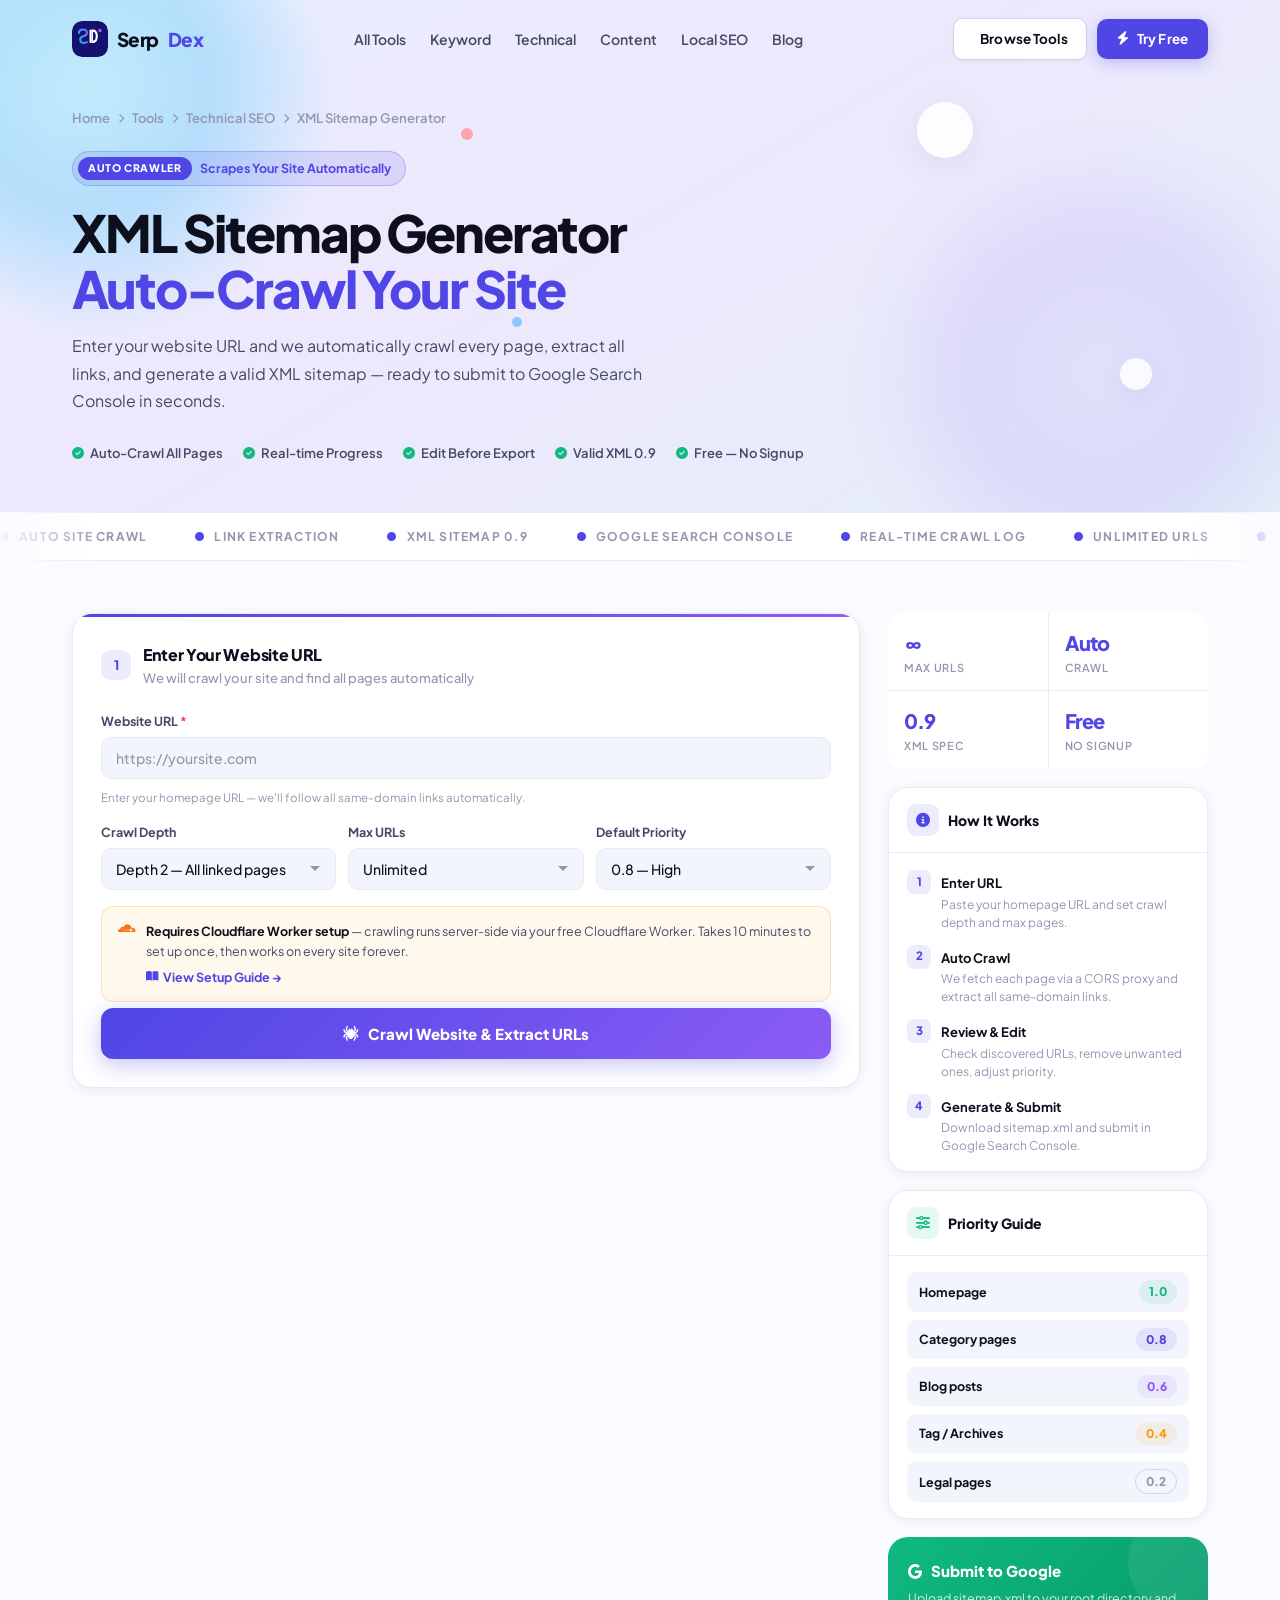
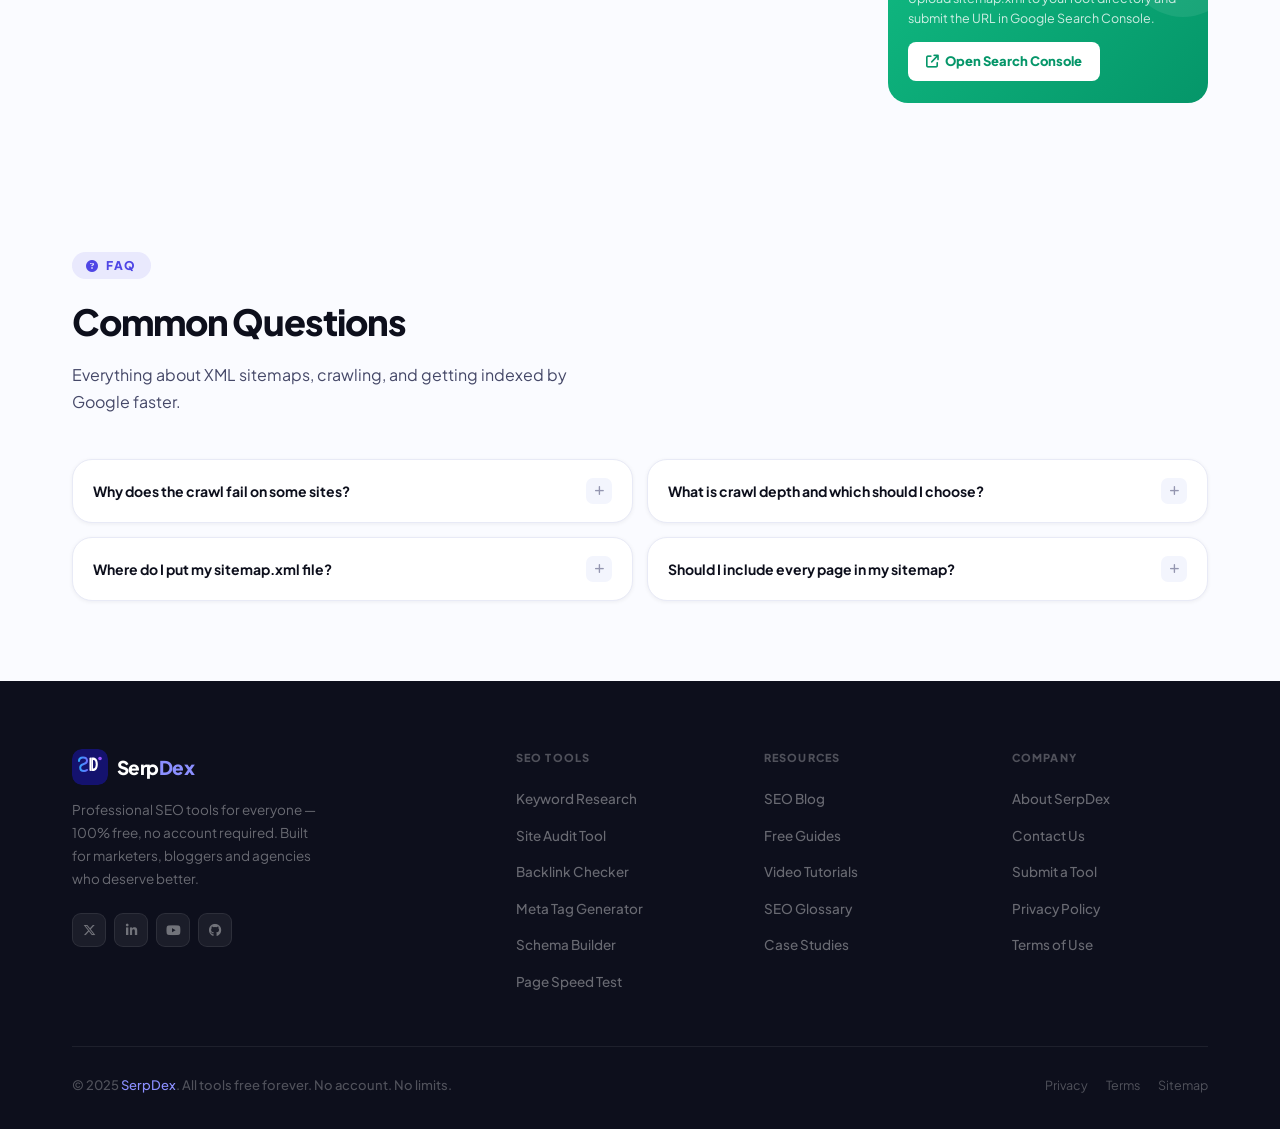
==== sitemap-generator.html @ f0b1d798 "Add files via upload" ====
<!DOCTYPE html>
<html lang="en">
<head>
  <meta charset="UTF-8" />
  <meta name="viewport" content="width=device-width, initial-scale=1.0" />
  <title>XML Sitemap Generator — Unlimited URLs | SerpDex</title>
  <meta name="description" content="Automatically crawl your website and generate a valid XML sitemap. Enter your URL, we extract all links and build sitemap.xml instantly. Free tool by SerpDex." />
  <link rel="preconnect" href="https://fonts.googleapis.com" />
  <link rel="preconnect" href="https://fonts.gstatic.com" crossorigin />
  <link href="https://fonts.googleapis.com/css2?family=Inter:wght@300;400;500;600;700;800;900&family=Plus+Jakarta+Sans:ital,wght@0,300;0,400;0,500;0,600;0,700;0,800;1,400&display=swap" rel="stylesheet" />
  <link rel="stylesheet" href="https://cdnjs.cloudflare.com/ajax/libs/font-awesome/6.5.0/css/all.min.css" />
  <link rel="stylesheet" href="shared.css" />
<style>
:root{
  --page:#FAFBFF;--white:#FFFFFF;--chip:#F3F5FD;
  --line:#E8EAF6;--line-m:#D0D4EE;
  --ink:#0D0F1C;--ink-2:#454868;--ink-3:#9496B0;
  --indigo:#4F46E5;--indigo-h:#4338CA;
  --indigo-10:rgba(79,70,229,.10);--indigo-18:rgba(79,70,229,.18);
  --emerald:#10B981;--amber:#F59E0B;--rose:#F43F5E;--violet:#8B5CF6;
  --sans:'Plus Jakarta Sans',sans-serif;--mono:'Inter',monospace;
  --sh-xs:0 1px 4px rgba(13,15,28,.06);--sh-sm:0 2px 12px rgba(13,15,28,.07);
  --sh-md:0 8px 32px rgba(13,15,28,.09);--sh-lg:0 20px 56px rgba(13,15,28,.12);
  --r:14px;--r2:20px;
}
*,*::before,*::after{box-sizing:border-box;margin:0;padding:0;}
html{scroll-behavior:smooth;}
body{font-family:var(--sans);background:var(--page);color:var(--ink);-webkit-font-smoothing:antialiased;overflow-x:hidden;line-height:1.6;}
a{text-decoration:none;color:inherit;}
ul{list-style:none;}
::selection{background:var(--indigo-18);color:var(--indigo);}
::-webkit-scrollbar{width:5px;}::-webkit-scrollbar-track{background:var(--page);}::-webkit-scrollbar-thumb{background:var(--line-m);border-radius:99px;}
.wrap{max-width:1200px;margin:0 auto;padding:0 32px;}

/* NAV */
.nav{position:fixed;top:0;left:0;right:0;z-index:900;padding:18px 0;transition:all .35s;}
.nav.stuck{background:rgba(250,251,255,.94);backdrop-filter:blur(20px);border-bottom:1px solid var(--line);padding:12px 0;box-shadow:var(--sh-xs);}
.nav-row{display:flex;align-items:center;justify-content:space-between;gap:20px;}
.logo{display:flex;align-items:center;gap:9px;font-size:19px;font-weight:800;letter-spacing:-.03em;color:var(--ink);}
.logo-mark{width:36px;height:36px;border-radius:10px;background:transparent;display:flex;align-items:center;justify-content:center;overflow:hidden;}
.logo .dot{color:var(--indigo);}
.nav-links{display:flex;align-items:center;gap:24px;}
.nav-links a{font-size:14px;font-weight:600;color:var(--ink-2);transition:color .2s;}
.nav-links a:hover{color:var(--ink);}
.nav-right{display:flex;align-items:center;gap:10px;}
.btn{display:inline-flex;align-items:center;gap:8px;font-family:var(--sans);font-size:14px;font-weight:700;padding:11px 22px;border-radius:10px;border:none;cursor:pointer;transition:all .22s;white-space:nowrap;}
.btn-indigo{background:var(--indigo);color:#fff;box-shadow:0 4px 16px rgba(79,70,229,.28);}
.btn-indigo:hover{background:var(--indigo-h);transform:translateY(-2px);}
.btn-white{background:var(--white);color:var(--ink);border:1.5px solid var(--line-m);}
.btn-white:hover{border-color:var(--indigo);color:var(--indigo);}
@media(max-width:640px){.nav-links,.nav-right .btn-white{display:none;}}

/* HERO */
.tool-hero{padding:108px 0 48px;position:relative;overflow:hidden;background:linear-gradient(150deg,#E8F0FE 0%,#EEE8FD 40%,#E4EEF8 100%);}
.tool-hero::before{content:'';position:absolute;top:-80px;left:-80px;width:420px;height:420px;background:radial-gradient(circle at 40% 40%,#67E8F9,#38BDF8 35%,transparent 70%);opacity:.3;border-radius:50%;filter:blur(10px);}
.tool-hero::after{content:'';position:absolute;bottom:-100px;right:-60px;width:480px;height:480px;background:radial-gradient(circle,#C4B5FD,#A78BFA 40%,transparent 70%);opacity:.18;border-radius:50%;filter:blur(20px);}
.deco{position:absolute;pointer-events:none;z-index:1;border-radius:50%;}
.dc1{width:56px;height:56px;top:20%;right:24%;background:rgba(255,255,255,.9);}
.dc2{width:32px;height:32px;top:70%;right:10%;background:rgba(255,255,255,.85);}
.dd1{width:12px;height:12px;top:25%;left:36%;background:#FDA4AF;}
.dd2{width:10px;height:10px;top:62%;left:40%;background:#93C5FD;}
.th-inner{position:relative;z-index:5;}
.breadcrumb{display:flex;align-items:center;gap:8px;font-size:13px;font-weight:600;color:var(--ink-3);margin-bottom:22px;}
.breadcrumb a{color:var(--ink-3);transition:color .2s;}.breadcrumb a:hover{color:var(--indigo);}
.breadcrumb i{font-size:10px;}
.th-badge{display:inline-flex;align-items:center;gap:8px;background:rgba(79,70,229,.12);border:1.5px solid rgba(79,70,229,.25);border-radius:100px;padding:5px 14px 5px 5px;margin-bottom:18px;}
.th-badge .badge-chip{background:var(--indigo);color:#fff;font-size:10.5px;font-weight:800;letter-spacing:.06em;text-transform:uppercase;padding:3px 10px;border-radius:100px;}
.th-badge p{font-size:12.5px;font-weight:700;color:var(--indigo);}
.th-h1{font-size:clamp(32px,4vw,52px);font-weight:900;line-height:1.1;letter-spacing:-.04em;margin-bottom:16px;}
.th-h1 .ac{color:var(--indigo);}
.th-p{font-size:16px;color:var(--ink-2);line-height:1.72;max-width:580px;margin-bottom:28px;}
.th-meta{display:flex;align-items:center;gap:20px;flex-wrap:wrap;}
.th-meta-item{display:flex;align-items:center;gap:6px;font-size:13px;font-weight:600;color:var(--ink-2);}
.th-meta-item i{color:var(--emerald);font-size:12px;}

/* MARQUEE */
.mq{padding:14px 0;border-top:1px solid var(--line);border-bottom:1px solid var(--line);background:var(--white);overflow:hidden;mask-image:linear-gradient(90deg,transparent,black 8%,black 92%,transparent);}
.mq-t{display:flex;gap:48px;width:max-content;animation:mqr 24s linear infinite;}
@keyframes mqr{from{transform:translateX(0);}to{transform:translateX(-50%);}}
.mq-i{display:flex;align-items:center;gap:9px;font-size:12px;font-weight:700;color:var(--ink-3);text-transform:uppercase;letter-spacing:.1em;white-space:nowrap;}
.mq-i i{color:var(--indigo);font-size:9px;}

/* TOOL LAYOUT */
.tool-section{padding:52px 0 80px;}
.tool-layout{display:grid;grid-template-columns:1fr 320px;gap:28px;align-items:start;}
.tool-sidebar{position:sticky;top:90px;align-self:start;display:flex;flex-direction:column;gap:18px;}

/* STEP CARD */
.step-card{background:var(--white);border:1.5px solid var(--line);border-radius:var(--r2);padding:28px;box-shadow:var(--sh-sm);margin-bottom:20px;position:relative;overflow:hidden;}
.step-card::before{content:'';position:absolute;top:0;left:0;right:0;height:3px;background:linear-gradient(90deg,var(--indigo),var(--violet));}
.step-header{display:flex;align-items:center;gap:12px;margin-bottom:22px;}
.step-num{width:30px;height:30px;border-radius:9px;background:var(--indigo-10);color:var(--indigo);font-size:13px;font-weight:800;display:flex;align-items:center;justify-content:center;flex-shrink:0;}
.step-title{font-size:16px;font-weight:800;color:var(--ink);letter-spacing:-.02em;}
.step-sub{font-size:13px;color:var(--ink-3);font-weight:500;margin-top:1px;}

/* FORM */
.form-group{display:flex;flex-direction:column;gap:6px;margin-bottom:14px;}
.form-label{font-size:12.5px;font-weight:700;color:var(--ink-2);}
.form-label span{color:var(--rose);}
.form-input,.form-select{font-family:var(--sans);font-size:14px;font-weight:500;color:var(--ink);background:var(--chip);border:1.5px solid var(--line);border-radius:10px;padding:11px 14px;outline:none;transition:all .2s;width:100%;}
.form-input:focus,.form-select:focus{border-color:var(--indigo);background:var(--white);box-shadow:0 0 0 3px var(--indigo-10);}
.form-input::placeholder{color:var(--ink-3);}
.form-select{cursor:pointer;-webkit-appearance:none;background-image:url("data:image/svg+xml,%3Csvg xmlns='http://www.w3.org/2000/svg' width='12' height='12' viewBox='0 0 12 12'%3E%3Cpath fill='%239496B0' d='M6 8L1 3h10z'/%3E%3C/svg%3E");background-repeat:no-repeat;background-position:right 14px center;padding-right:36px;}
.form-hint{font-size:11.5px;color:var(--ink-3);margin-top:4px;}
.options-grid{display:grid;grid-template-columns:1fr 1fr 1fr;gap:12px;margin-top:4px;}
@media(max-width:600px){.options-grid{grid-template-columns:1fr 1fr;}}

/* CRAWL BUTTON */
.btn-crawl{background:linear-gradient(135deg,var(--indigo),var(--violet));color:#fff;font-family:var(--sans);font-size:15px;font-weight:800;padding:16px 36px;border-radius:12px;border:none;cursor:pointer;box-shadow:0 6px 22px rgba(79,70,229,.32);transition:all .22s;display:flex;align-items:center;gap:10px;width:100%;justify-content:center;margin-top:6px;}
.btn-crawl:hover{transform:translateY(-2px);box-shadow:0 10px 32px rgba(79,70,229,.42);}
.btn-crawl:disabled{opacity:.6;cursor:not-allowed;transform:none;}

/* PROGRESS PANEL */
.progress-panel{background:var(--white);border:1.5px solid var(--line);border-radius:var(--r2);padding:24px;box-shadow:var(--sh-sm);margin-bottom:20px;display:none;}
.progress-panel.show{display:block;}
.progress-header{display:flex;align-items:center;justify-content:space-between;margin-bottom:16px;}
.progress-title{font-size:15px;font-weight:800;color:var(--ink);}
.progress-status{font-size:12.5px;font-weight:600;padding:4px 12px;border-radius:100px;}
.ps-crawling{background:rgba(79,70,229,.1);color:var(--indigo);}
.ps-done{background:rgba(16,185,129,.1);color:var(--emerald);}
.ps-error{background:rgba(244,63,94,.1);color:var(--rose);}
.progress-bar-wrap{background:var(--chip);border-radius:100px;height:8px;margin-bottom:14px;overflow:hidden;}
.progress-bar{height:8px;border-radius:100px;background:linear-gradient(90deg,var(--indigo),var(--violet));width:0%;transition:width .4s ease;}
.progress-stats{display:flex;gap:20px;margin-bottom:16px;flex-wrap:wrap;}
.pstat{font-size:13px;font-weight:600;color:var(--ink-2);}
.pstat strong{color:var(--ink);font-weight:800;}
.progress-log{background:var(--chip);border-radius:var(--r);padding:14px 16px;max-height:200px;overflow-y:auto;font-family:var(--mono);font-size:12px;color:var(--ink-2);line-height:1.8;}
.log-line{display:flex;align-items:flex-start;gap:8px;}
.log-ok{color:var(--emerald);}
.log-skip{color:var(--ink-3);}
.log-err{color:var(--rose);}
.log-info{color:var(--indigo);}

/* URL RESULTS TABLE */
.results-card{background:var(--white);border:1.5px solid var(--line);border-radius:var(--r2);overflow:hidden;box-shadow:var(--sh-sm);margin-bottom:20px;display:none;}
.results-card.show{display:block;}
.results-header{display:flex;align-items:center;justify-content:space-between;padding:16px 20px;border-bottom:1.5px solid var(--line);background:var(--chip);flex-wrap:wrap;gap:10px;}
.results-header-left{display:flex;align-items:center;gap:10px;}
.results-title{font-size:14px;font-weight:800;color:var(--ink);}
.results-badge{background:var(--emerald);color:#fff;font-size:11px;font-weight:800;padding:3px 10px;border-radius:100px;}
.results-actions{display:flex;align-items:center;gap:8px;flex-wrap:wrap;}
.btn-sm{font-family:var(--sans);font-size:12.5px;font-weight:700;padding:7px 14px;border-radius:8px;border:none;cursor:pointer;transition:all .2s;display:inline-flex;align-items:center;gap:6px;}
.btn-sm-outline{background:var(--white);color:var(--ink-2);border:1.5px solid var(--line-m);}
.btn-sm-outline:hover{border-color:var(--indigo);color:var(--indigo);}
.btn-sm-danger{background:rgba(244,63,94,.08);color:var(--rose);border:1.5px solid rgba(244,63,94,.2);}
.btn-sm-danger:hover{background:var(--rose);color:#fff;}
.btn-sm-green{background:var(--emerald);color:#fff;}
.btn-sm-green:hover{background:#0da271;}

/* url list table */
.url-table-wrap{max-height:380px;overflow-y:auto;}
.url-table{width:100%;border-collapse:collapse;}
.url-table th{padding:10px 14px;font-size:11.5px;font-weight:800;color:var(--ink-3);text-transform:uppercase;letter-spacing:.06em;text-align:left;background:var(--chip);border-bottom:1.5px solid var(--line);position:sticky;top:0;z-index:2;}
.url-table td{padding:9px 14px;font-size:13px;border-bottom:1px solid var(--line);vertical-align:middle;}
.url-table tr:last-child td{border-bottom:none;}
.url-table tr:hover td{background:rgba(79,70,229,.02);}
.url-table td:first-child{font-family:var(--mono);font-size:12px;color:var(--ink-2);word-break:break-all;}
.url-table select{font-family:var(--sans);font-size:12.5px;font-weight:600;color:var(--ink);background:var(--chip);border:1px solid var(--line);border-radius:7px;padding:5px 24px 5px 9px;cursor:pointer;-webkit-appearance:none;background-image:url("data:image/svg+xml,%3Csvg xmlns='http://www.w3.org/2000/svg' width='10' height='10' viewBox='0 0 12 12'%3E%3Cpath fill='%239496B0' d='M6 8L1 3h10z'/%3E%3C/svg%3E");background-repeat:no-repeat;background-position:right 7px center;}
.url-table select:focus{outline:none;border-color:var(--indigo);}
.url-chk{accent-color:var(--indigo);width:15px;height:15px;cursor:pointer;}
.url-del{background:none;border:none;color:var(--ink-3);cursor:pointer;font-size:13px;padding:4px 8px;border-radius:6px;transition:all .2s;}
.url-del:hover{background:rgba(244,63,94,.1);color:var(--rose);}

/* GENERATE */
.gen-row{display:flex;align-items:center;gap:12px;flex-wrap:wrap;}
.btn-generate{background:var(--indigo);color:#fff;font-family:var(--sans);font-size:15px;font-weight:800;padding:15px 34px;border-radius:12px;border:none;cursor:pointer;box-shadow:0 6px 22px rgba(79,70,229,.32);transition:all .22s;display:flex;align-items:center;gap:9px;}
.btn-generate:hover{background:var(--indigo-h);transform:translateY(-2px);}
.btn-generate:disabled{opacity:.6;cursor:not-allowed;transform:none;}
.btn-reset-sm{background:var(--white);color:var(--ink-2);font-family:var(--sans);font-size:14px;font-weight:700;padding:13px 22px;border-radius:12px;border:1.5px solid var(--line-m);cursor:pointer;transition:all .2s;display:flex;align-items:center;gap:7px;}
.btn-reset-sm:hover{border-color:var(--rose);color:var(--rose);}
@keyframes spin{to{transform:rotate(360deg);}}
.spinner{width:18px;height:18px;border-radius:50%;border:2.5px solid rgba(255,255,255,.3);border-top-color:#fff;animation:spin .7s linear infinite;display:none;}

/* OUTPUT */
.output-card{background:var(--white);border:1.5px solid var(--line);border-radius:var(--r2);overflow:hidden;box-shadow:var(--sh-md);display:none;margin-top:0;}
.output-card.show{display:block;}
.output-header{display:flex;align-items:center;justify-content:space-between;padding:16px 20px;background:var(--chip);border-bottom:1.5px solid var(--line);gap:10px;flex-wrap:wrap;}
.output-header-left{display:flex;align-items:center;gap:10px;}
.output-dots{display:flex;gap:5px;}
.output-dot{width:9px;height:9px;border-radius:50%;}
.output-dot:nth-child(1){background:#FF5F57;}.output-dot:nth-child(2){background:#FFBD2E;}.output-dot:nth-child(3){background:#28CA41;}
.output-fname{font-size:13px;font-weight:700;color:var(--ink-2);}
.xml-tag-badge{font-size:11px;font-weight:800;padding:2px 9px;border-radius:100px;background:var(--emerald);color:#fff;text-transform:uppercase;letter-spacing:.05em;}
.output-actions{display:flex;align-items:center;gap:8px;}
.btn-copy,.btn-dl{font-family:var(--sans);font-size:12.5px;font-weight:700;padding:7px 14px;border-radius:8px;border:none;cursor:pointer;transition:all .2s;display:inline-flex;align-items:center;gap:6px;}
.btn-copy{background:var(--white);color:var(--ink-2);border:1.5px solid var(--line-m);}
.btn-copy:hover{border-color:var(--indigo);color:var(--indigo);}
.btn-dl{background:var(--emerald);color:#fff;}
.btn-dl:hover{background:#0da271;}
.output-stats-bar{display:flex;gap:18px;padding:12px 20px;background:rgba(16,185,129,.05);border-bottom:1px solid rgba(16,185,129,.12);flex-wrap:wrap;}
.ostat{font-size:12.5px;font-weight:700;color:var(--ink-2);}
.ostat strong{color:var(--emerald);font-weight:900;}
.output-code{padding:22px;font-family:var(--mono);font-size:11.5px;line-height:1.78;color:#2D3561;background:#FAFBFF;white-space:pre-wrap;word-break:break-all;max-height:460px;overflow-y:auto;}
.xml-tag{color:#4F46E5;}.xml-attr{color:#0EA5E9;}.xml-val{color:#10B981;}.xml-cmt{color:#9496B0;font-style:italic;}

/* SIDEBAR */
.side-card{background:var(--white);border:1.5px solid var(--line);border-radius:var(--r2);overflow:hidden;box-shadow:var(--sh-sm);}
.side-card-head{padding:16px 18px;border-bottom:1.5px solid var(--line);display:flex;align-items:center;gap:9px;}
.sc-icon{width:32px;height:32px;border-radius:9px;display:flex;align-items:center;justify-content:center;font-size:14px;flex-shrink:0;}
.side-card-head h4{font-size:14px;font-weight:800;color:var(--ink);}
.side-card-body{padding:16px 18px;}
.side-stats{display:grid;grid-template-columns:1fr 1fr;gap:1px;background:var(--line);border-radius:var(--r);overflow:hidden;margin-bottom:0;}
.side-stat{background:var(--white);padding:14px 16px;}
.side-stat .sv{font-size:20px;font-weight:900;color:var(--indigo);letter-spacing:-.04em;}
.side-stat .sl{font-size:11px;font-weight:600;color:var(--ink-3);text-transform:uppercase;letter-spacing:.06em;}
.how-steps{display:flex;flex-direction:column;gap:12px;}
.how-step{display:flex;align-items:flex-start;gap:10px;}
.how-num{width:24px;height:24px;border-radius:7px;background:var(--indigo-10);color:var(--indigo);font-size:11.5px;font-weight:900;display:flex;align-items:center;justify-content:center;flex-shrink:0;margin-top:1px;}
.how-text strong{font-size:13px;font-weight:700;color:var(--ink);}
.how-text p{font-size:12px;color:var(--ink-3);margin-top:1px;line-height:1.5;}
.feat-card{background:linear-gradient(135deg,#10B981,#059669);border-radius:var(--r2);padding:22px 20px;color:#fff;position:relative;overflow:hidden;}
.feat-card::before{content:'';position:absolute;top:-30px;right:-30px;width:110px;height:110px;border-radius:50%;background:rgba(255,255,255,.08);}
.feat-card h4{font-size:15px;font-weight:800;margin-bottom:6px;position:relative;z-index:1;}
.feat-card p{font-size:12.5px;opacity:.8;line-height:1.55;margin-bottom:14px;position:relative;z-index:1;}
.btn-feat{background:#fff;color:#059669;font-family:var(--sans);font-size:13px;font-weight:800;padding:9px 18px;border-radius:8px;border:none;cursor:pointer;display:inline-flex;align-items:center;gap:6px;position:relative;z-index:1;transition:all .22s;}
.btn-feat:hover{transform:translateY(-1px);box-shadow:0 6px 18px rgba(0,0,0,.15);}

/* warning box */
.warn-box{background:rgba(245,158,11,.07);border:1.5px solid rgba(245,158,11,.25);border-radius:12px;padding:14px 16px;display:flex;gap:10px;align-items:flex-start;}
.warn-icon{color:var(--amber);font-size:14px;flex-shrink:0;margin-top:1px;}
.warn-text{font-size:12.5px;color:var(--ink-2);line-height:1.6;}
.warn-text strong{color:var(--ink);font-weight:700;}

/* FAQ */
.faq-section{padding:68px 0 80px;}
.sec-label{display:inline-flex;align-items:center;gap:7px;font-size:12px;font-weight:800;color:var(--indigo);text-transform:uppercase;letter-spacing:.12em;background:var(--indigo-10);padding:4px 14px;border-radius:100px;margin-bottom:14px;}
.sec-h2{font-size:clamp(26px,3vw,36px);font-weight:800;color:var(--ink);letter-spacing:-.03em;margin-bottom:10px;}
.sec-p{font-size:16px;color:var(--ink-2);max-width:540px;line-height:1.7;}
.faq-grid{display:grid;grid-template-columns:1fr 1fr;gap:14px;margin-top:44px;}
.faq-item{background:var(--white);border:1.5px solid var(--line);border-radius:var(--r2);overflow:hidden;box-shadow:var(--sh-xs);cursor:pointer;}
.faq-item:hover{box-shadow:var(--sh-sm);}
.faq-q{display:flex;align-items:center;justify-content:space-between;gap:12px;padding:18px 20px;}
.faq-q h4{font-size:14px;font-weight:700;color:var(--ink);line-height:1.4;}
.faq-toggle{width:26px;height:26px;border-radius:7px;background:var(--chip);color:var(--ink-3);font-size:11px;display:flex;align-items:center;justify-content:center;flex-shrink:0;transition:all .2s;}
.faq-item.open .faq-toggle{background:var(--indigo);color:#fff;transform:rotate(45deg);}
.faq-a{display:none;padding:14px 20px 18px;font-size:13.5px;color:var(--ink-2);line-height:1.72;border-top:1px solid var(--line);}
.faq-item.open .faq-a{display:block;}

/* FOOTER */
.footer{background:#0D0F1C;padding:68px 0 34px;}
.fg{display:grid;grid-template-columns:2fr 1fr 1fr 1fr;gap:52px;margin-bottom:52px;}
.fb-logo{display:flex;align-items:center;gap:9px;color:#fff;margin-bottom:14px;}
.fb-logo .logo-mark{background:transparent;}
.fb-logo .dot{color:#8B8FFF;}
.fb-logo>span{font-size:19px;font-weight:800;letter-spacing:-.03em;}
.fb-desc{font-size:13.5px;color:rgba(255,255,255,.38);line-height:1.7;max-width:250px;}
.fb-soc{display:flex;gap:8px;margin-top:22px;}
.fb-soc-btn{width:34px;height:34px;border-radius:9px;background:rgba(255,255,255,.06);border:1px solid rgba(255,255,255,.08);display:flex;align-items:center;justify-content:center;color:rgba(255,255,255,.38);font-size:13px;cursor:pointer;transition:all .2s;}
.fb-soc-btn:hover{background:var(--indigo);border-color:var(--indigo);color:#fff;}
.fcol h5{font-size:11px;font-weight:800;color:rgba(255,255,255,.28);text-transform:uppercase;letter-spacing:.1em;margin-bottom:18px;}
.fcol ul{display:flex;flex-direction:column;gap:11px;}
.fcol ul li a{font-size:13.5px;color:rgba(255,255,255,.38);transition:color .2s;}
.fcol ul li a:hover{color:rgba(255,255,255,.8);}
.fbot{border-top:1px solid rgba(255,255,255,.07);padding-top:28px;display:flex;align-items:center;justify-content:space-between;flex-wrap:wrap;gap:12px;}
.fbot p{font-size:13px;color:rgba(255,255,255,.28);}
.fbot p span{color:#8B8FFF;}
.fbot-links{display:flex;gap:18px;}
.fbot-links a{font-size:12.5px;color:rgba(255,255,255,.28);transition:color .2s;}
.fbot-links a:hover{color:rgba(255,255,255,.6);}

/* TOAST */
.toast{position:fixed;bottom:28px;right:28px;z-index:9999;background:var(--ink);color:#fff;padding:12px 20px;border-radius:10px;font-size:13.5px;font-weight:700;display:flex;align-items:center;gap:9px;box-shadow:var(--sh-lg);transform:translateY(20px);opacity:0;transition:all .3s;pointer-events:none;}
.toast.show{transform:none;opacity:1;}
.toast i{color:var(--emerald);}

/* RESPONSIVE */
@media(max-width:1100px){.tool-layout{grid-template-columns:1fr;}.tool-sidebar{position:static;}.faq-grid{grid-template-columns:1fr;}.fg{grid-template-columns:1fr 1fr;gap:36px;}}
@media(max-width:760px){.fg{grid-template-columns:1fr;gap:28px;}.gen-row{flex-direction:column;align-items:stretch;}.btn-generate,.btn-reset-sm{justify-content:center;}}
</style>
</head>
<body>

<!-- ░░ HEADER ░░ -->
<div id="site-header"></div>

<!-- HERO -->
<section class="tool-hero">
  <div class="deco dc1"></div><div class="deco dc2"></div>
  <div class="deco dd1"></div><div class="deco dd2"></div>
  <div class="wrap th-inner">
    <div class="breadcrumb">
      <a href="index.html">Home</a><i class="fa-solid fa-chevron-right"></i>
      <a href="index.html#tools">Tools</a><i class="fa-solid fa-chevron-right"></i>
      <a href="#">Technical SEO</a><i class="fa-solid fa-chevron-right"></i>
      <span>XML Sitemap Generator</span>
    </div>
    <div class="th-badge"><span class="badge-chip">Auto Crawler</span><p>Scrapes Your Site Automatically</p></div>
    <h1 class="th-h1">XML Sitemap Generator<br><span class="ac">Auto-Crawl Your Site</span></h1>
    <p class="th-p">Enter your website URL and we automatically crawl every page, extract all links, and generate a valid XML sitemap — ready to submit to Google Search Console in seconds.</p>
    <div class="th-meta">
      <div class="th-meta-item"><i class="fa-solid fa-check-circle"></i> Auto-Crawl All Pages</div>
      <div class="th-meta-item"><i class="fa-solid fa-check-circle"></i> Real-time Progress</div>
      <div class="th-meta-item"><i class="fa-solid fa-check-circle"></i> Edit Before Export</div>
      <div class="th-meta-item"><i class="fa-solid fa-check-circle"></i> Valid XML 0.9</div>
      <div class="th-meta-item"><i class="fa-solid fa-check-circle"></i> Free — No Signup</div>
    </div>
  </div>
</section>

<!-- MARQUEE -->
<div class="mq">
  <div class="mq-t">
    <span class="mq-i"><i class="fa-solid fa-circle"></i> Auto Site Crawl</span>
    <span class="mq-i"><i class="fa-solid fa-circle"></i> Link Extraction</span>
    <span class="mq-i"><i class="fa-solid fa-circle"></i> XML Sitemap 0.9</span>
    <span class="mq-i"><i class="fa-solid fa-circle"></i> Google Search Console</span>
    <span class="mq-i"><i class="fa-solid fa-circle"></i> Real-time Crawl Log</span>
    <span class="mq-i"><i class="fa-solid fa-circle"></i> Unlimited URLs</span>
    <span class="mq-i"><i class="fa-solid fa-circle"></i> sitemap.xml Download</span>
    <span class="mq-i"><i class="fa-solid fa-circle"></i> Bing Webmaster Tools</span>
    <span class="mq-i"><i class="fa-solid fa-circle"></i> Technical SEO</span>
    <span class="mq-i"><i class="fa-solid fa-circle"></i> Auto Site Crawl</span>
    <span class="mq-i"><i class="fa-solid fa-circle"></i> Link Extraction</span>
    <span class="mq-i"><i class="fa-solid fa-circle"></i> XML Sitemap 0.9</span>
    <span class="mq-i"><i class="fa-solid fa-circle"></i> Google Search Console</span>
    <span class="mq-i"><i class="fa-solid fa-circle"></i> Real-time Crawl Log</span>
    <span class="mq-i"><i class="fa-solid fa-circle"></i> Unlimited URLs</span>
    <span class="mq-i"><i class="fa-solid fa-circle"></i> sitemap.xml Download</span>
    <span class="mq-i"><i class="fa-solid fa-circle"></i> Bing Webmaster Tools</span>
    <span class="mq-i"><i class="fa-solid fa-circle"></i> Technical SEO</span>
  </div>
</div>

<!-- TOOL SECTION -->
<section class="tool-section">
  <div class="wrap">
    <div class="tool-layout">

      <!-- LEFT -->
      <div class="tool-main">

        <!-- STEP 1: Enter URL -->
        <div class="step-card">
          <div class="step-header">
            <div class="step-num">1</div>
            <div>
              <div class="step-title">Enter Your Website URL</div>
              <div class="step-sub">We will crawl your site and find all pages automatically</div>
            </div>
          </div>

          <div class="form-group">
            <label class="form-label">Website URL <span>*</span></label>
            <input class="form-input" id="siteUrl" type="url"
              placeholder="https://yoursite.com"
              onkeydown="if(event.key==='Enter') startCrawl()" />
            <div class="form-hint">Enter your homepage URL — we'll follow all same-domain links automatically.</div>
          </div>

          <div class="options-grid">
            <div class="form-group" style="margin-bottom:0;">
              <label class="form-label">Crawl Depth</label>
              <select class="form-select" id="crawlDepth">
                <option value="1">Depth 1 — Homepage only</option>
                <option value="2" selected>Depth 2 — All linked pages</option>
                <option value="3">Depth 3 — Deep crawl</option>
              </select>
            </div>
            <div class="form-group" style="margin-bottom:0;">
              <label class="form-label">Max URLs</label>
              <select class="form-select" id="maxUrls">
                <option value="50">50 URLs</option>
                <option value="100">100 URLs</option>
                <option value="200">200 URLs</option>
                <option value="500">500 URLs</option>
                <option value="2000">2,000 URLs</option>
                <option value="999999" selected>Unlimited</option>
              </select>
            </div>
            <div class="form-group" style="margin-bottom:0;">
              <label class="form-label">Default Priority</label>
              <select class="form-select" id="defPriority">
                <option value="0.8" selected>0.8 — High</option>
                <option value="1.0">1.0 — Max</option>
                <option value="0.6">0.6 — Medium</option>
                <option value="0.4">0.4 — Low</option>
              </select>
            </div>
          </div>

          <div class="warn-box" style="margin-top:16px;">
            <i class="fa-brands fa-cloudflare warn-icon" style="color:#F97316;"></i>
            <div class="warn-text">
              <strong>Requires Cloudflare Worker setup</strong> — crawling runs server-side via your free Cloudflare Worker. Takes 10 minutes to set up once, then works on every site forever.
              <br/><a href="crawler-setup-guide.html" target="_blank" style="color:var(--indigo);font-weight:700;display:inline-flex;align-items:center;gap:5px;margin-top:6px;"><i class="fa-solid fa-book-open" style="font-size:11px;"></i> View Setup Guide &rarr;</a>
            </div>
          </div>

          <button class="btn-crawl" onclick="startCrawl()" id="crawlBtn">
            <i class="fa-solid fa-spider" id="crawlBtnIcon"></i>
            <span id="crawlBtnLabel">Crawl Website &amp; Extract URLs</span>
            <div class="spinner" id="crawlSpinner"></div>
          </button>
        </div>

        <!-- PROGRESS PANEL -->
        <div class="progress-panel" id="progressPanel">
          <div class="progress-header">
            <div class="progress-title"><i class="fa-solid fa-spider" style="margin-right:8px;color:var(--indigo);"></i> Crawling in progress…</div>
            <span class="progress-status ps-crawling" id="progressStatus">Crawling</span>
          </div>
          <div class="progress-bar-wrap"><div class="progress-bar" id="progressBar"></div></div>
          <div class="progress-stats">
            <div class="pstat">Crawled: <strong id="statCrawled">0</strong></div>
            <div class="pstat">Found: <strong id="statFound">0</strong></div>
            <div class="pstat">Skipped: <strong id="statSkipped">0</strong></div>
            <div class="pstat">Queue: <strong id="statQueue">0</strong></div>
          </div>
          <div class="progress-log" id="progressLog"></div>
        </div>

        <!-- RESULTS TABLE -->
        <div class="results-card" id="resultsCard">
          <div class="results-header">
            <div class="results-header-left">
              <div class="results-title">Discovered URLs</div>
              <span class="results-badge" id="resultsBadge">0 URLs</span>
            </div>
            <div class="results-actions">
              <button class="btn-sm btn-sm-outline" onclick="selectAll(true)"><i class="fa-solid fa-check-double"></i> Select All</button>
              <button class="btn-sm btn-sm-outline" onclick="selectAll(false)"><i class="fa-regular fa-square"></i> Deselect All</button>
              <button class="btn-sm btn-sm-danger" onclick="deleteSelected()"><i class="fa-solid fa-trash"></i> Remove Selected</button>
            </div>
          </div>
          <div class="url-table-wrap">
            <table class="url-table" id="urlTable">
              <thead>
                <tr>
                  <th style="width:30px;"><input type="checkbox" class="url-chk" id="checkAll" onchange="selectAll(this.checked)" /></th>
                  <th>URL</th>
                  <th style="width:120px;">Frequency</th>
                  <th style="width:90px;">Priority</th>
                  <th style="width:36px;"></th>
                </tr>
              </thead>
              <tbody id="urlTableBody"></tbody>
            </table>
          </div>
        </div>

        <!-- MANUAL FALLBACK -->
        <div class="step-card" id="manualCard" style="display:none;">
          <div class="step-header">
            <div class="step-num" style="background:rgba(245,158,11,.1);color:var(--amber);">M</div>
            <div>
              <div class="step-title">Manual Mode — Paste URLs</div>
              <div class="step-sub">Couldn't crawl the site? Paste your URLs here instead</div>
            </div>
          </div>
          <textarea id="manualUrls" style="font-family:var(--mono);font-size:13px;background:var(--chip);border:1.5px solid var(--line);border-radius:10px;padding:14px;width:100%;min-height:140px;outline:none;resize:vertical;line-height:1.7;color:var(--ink);" placeholder="https://yoursite.com/&#10;https://yoursite.com/about&#10;https://yoursite.com/blog&#10;https://yoursite.com/contact"></textarea>
          <button onclick="importManual()" style="margin-top:12px;background:var(--amber);color:#fff;font-family:var(--sans);font-size:13.5px;font-weight:800;padding:11px 24px;border-radius:10px;border:none;cursor:pointer;display:inline-flex;align-items:center;gap:8px;transition:all .2s;">
            <i class="fa-solid fa-file-import"></i> Import URLs
          </button>
        </div>

        <!-- GENERATE -->
        <div class="gen-row" id="genRow" style="display:none;">
          <button class="btn-generate" onclick="generateSitemap()" id="genBtn">
            <i class="fa-solid fa-sitemap"></i> Generate sitemap.xml
            <div class="spinner" id="genSpinner"></div>
          </button>
          <button class="btn-reset-sm" onclick="resetAll()">
            <i class="fa-solid fa-rotate-left"></i> Start Over
          </button>
        </div>

        <!-- OUTPUT -->
        <div class="output-card" id="outputCard" style="margin-top:20px;">
          <div class="output-header">
            <div class="output-header-left">
              <div class="output-dots"><div class="output-dot"></div><div class="output-dot"></div><div class="output-dot"></div></div>
              <span class="output-fname">sitemap.xml</span>
              <span class="xml-tag-badge">XML</span>
            </div>
            <div class="output-actions">
              <button class="btn-copy" onclick="copySitemap()"><i class="fa-regular fa-copy"></i> Copy</button>
              <button class="btn-dl" onclick="downloadSitemap()"><i class="fa-solid fa-download"></i> Download .xml</button>
            </div>
          </div>
          <div class="output-stats-bar" id="outputStats"></div>
          <div class="output-code" id="outputCode"></div>
        </div>

      </div><!-- /tool-main -->

      <!-- SIDEBAR -->
      <div class="tool-sidebar">

        <div class="side-stats">
          <div class="side-stat"><div class="sv">∞</div><div class="sl">Max URLs</div></div>
          <div class="side-stat"><div class="sv">Auto</div><div class="sl">Crawl</div></div>
          <div class="side-stat"><div class="sv">0.9</div><div class="sl">XML Spec</div></div>
          <div class="side-stat"><div class="sv">Free</div><div class="sl">No Signup</div></div>
        </div>

        <div class="side-card">
          <div class="side-card-head">
            <div class="sc-icon" style="background:var(--indigo-10);color:var(--indigo);"><i class="fa-solid fa-circle-info"></i></div>
            <h4>How It Works</h4>
          </div>
          <div class="side-card-body">
            <div class="how-steps">
              <div class="how-step"><div class="how-num">1</div><div class="how-text"><strong>Enter URL</strong><p>Paste your homepage URL and set crawl depth and max pages.</p></div></div>
              <div class="how-step"><div class="how-num">2</div><div class="how-text"><strong>Auto Crawl</strong><p>We fetch each page via a CORS proxy and extract all same-domain links.</p></div></div>
              <div class="how-step"><div class="how-num">3</div><div class="how-text"><strong>Review &amp; Edit</strong><p>Check discovered URLs, remove unwanted ones, adjust priority.</p></div></div>
              <div class="how-step"><div class="how-num">4</div><div class="how-text"><strong>Generate &amp; Submit</strong><p>Download sitemap.xml and submit in Google Search Console.</p></div></div>
            </div>
          </div>
        </div>

        <div class="side-card">
          <div class="side-card-head">
            <div class="sc-icon" style="background:rgba(16,185,129,.1);color:var(--emerald);"><i class="fa-solid fa-sliders"></i></div>
            <h4>Priority Guide</h4>
          </div>
          <div class="side-card-body">
            <div style="display:flex;flex-direction:column;gap:8px;">
              <div style="display:flex;align-items:center;justify-content:space-between;padding:8px 12px;background:var(--chip);border-radius:9px;"><span style="font-size:12.5px;font-weight:700;">Homepage</span><span style="font-size:12px;font-weight:800;color:var(--emerald);background:rgba(16,185,129,.1);padding:2px 10px;border-radius:100px;">1.0</span></div>
              <div style="display:flex;align-items:center;justify-content:space-between;padding:8px 12px;background:var(--chip);border-radius:9px;"><span style="font-size:12.5px;font-weight:700;">Category pages</span><span style="font-size:12px;font-weight:800;color:var(--indigo);background:var(--indigo-10);padding:2px 10px;border-radius:100px;">0.8</span></div>
              <div style="display:flex;align-items:center;justify-content:space-between;padding:8px 12px;background:var(--chip);border-radius:9px;"><span style="font-size:12.5px;font-weight:700;">Blog posts</span><span style="font-size:12px;font-weight:800;color:var(--violet);background:rgba(139,92,246,.1);padding:2px 10px;border-radius:100px;">0.6</span></div>
              <div style="display:flex;align-items:center;justify-content:space-between;padding:8px 12px;background:var(--chip);border-radius:9px;"><span style="font-size:12.5px;font-weight:700;">Tag / Archives</span><span style="font-size:12px;font-weight:800;color:var(--amber);background:rgba(245,158,11,.1);padding:2px 10px;border-radius:100px;">0.4</span></div>
              <div style="display:flex;align-items:center;justify-content:space-between;padding:8px 12px;background:var(--chip);border-radius:9px;"><span style="font-size:12.5px;font-weight:700;">Legal pages</span><span style="font-size:12px;font-weight:800;color:var(--ink-3);background:var(--chip);border:1px solid var(--line-m);padding:2px 10px;border-radius:100px;">0.2</span></div>
            </div>
          </div>
        </div>

        <div class="feat-card">
          <h4><i class="fa-brands fa-google" style="margin-right:6px;"></i> Submit to Google</h4>
          <p>Upload sitemap.xml to your root directory and submit the URL in Google Search Console.</p>
          <a href="https://search.google.com/search-console" target="_blank" class="btn-feat"><i class="fa-solid fa-arrow-up-right-from-square"></i> Open Search Console</a>
        </div>

      </div><!-- /sidebar -->
    </div>
  </div>
</section>

<!-- FAQ -->
<section class="faq-section">
  <div class="wrap">
    <div class="sec-label"><i class="fa-solid fa-circle-question"></i> FAQ</div>
    <h2 class="sec-h2">Common Questions</h2>
    <p class="sec-p">Everything about XML sitemaps, crawling, and getting indexed by Google faster.</p>
    <div class="faq-grid">
      <div class="faq-item" onclick="this.classList.toggle('open')"><div class="faq-q"><h4>Why does the crawl fail on some sites?</h4><div class="faq-toggle"><i class="fa-solid fa-plus"></i></div></div><div class="faq-a">Crawling uses a public CORS proxy to fetch pages. Some sites block requests from proxies, return login pages, or use JavaScript-only rendering that can't be parsed as HTML. For these sites use Manual Mode — paste your URLs directly.</div></div>
      <div class="faq-item" onclick="this.classList.toggle('open')"><div class="faq-q"><h4>What is crawl depth and which should I choose?</h4><div class="faq-toggle"><i class="fa-solid fa-plus"></i></div></div><div class="faq-a">Depth 1 only fetches your homepage and extracts links from it. Depth 2 then visits each of those links and extracts their links. Depth 3 goes one level deeper. For most sites Depth 2 finds all important pages. Use Depth 3 for large sites with deep content structures.</div></div>
      <div class="faq-item" onclick="this.classList.toggle('open')"><div class="faq-q"><h4>Where do I put my sitemap.xml file?</h4><div class="faq-toggle"><i class="fa-solid fa-plus"></i></div></div><div class="faq-a">Upload sitemap.xml to your website root so it's accessible at https://yoursite.com/sitemap.xml. Then submit that URL in Google Search Console under Sitemaps. Also add this line to your robots.txt: Sitemap: https://yoursite.com/sitemap.xml</div></div>
      <div class="faq-item" onclick="this.classList.toggle('open')"><div class="faq-q"><h4>Should I include every page in my sitemap?</h4><div class="faq-toggle"><i class="fa-solid fa-plus"></i></div></div><div class="faq-a">No — exclude pages with noindex tags, duplicate content, admin pages, login pages, and URL parameter variations. Only include pages you want Google to index. Quality over quantity improves crawl budget efficiency.</div></div>
    </div>
  </div>
</section>

<!-- FOOTER -->
<div id="site-footer"></div>

<!-- Toast -->
<div class="toast" id="toast"><i class="fa-solid fa-check-circle"></i> <span id="toastMsg">Done!</span></div>

<script src="components.js"></script>
<script>
/* ── Nav ── */
const nav = document.getElementById('nav');
if (nav) window.addEventListener('scroll', () => nav.classList.toggle('stuck', scrollY > 40));

/* ── Toast ── */
function showToast(msg, isErr) {
  const t  = document.getElementById('toast');
  const ic = t.querySelector('i');
  document.getElementById('toastMsg').textContent = msg;
  ic.className = isErr ? 'fa-solid fa-triangle-exclamation' : 'fa-solid fa-check-circle';
  ic.style.color = isErr ? '#F43F5E' : '#10B981';
  t.classList.add('show');
  setTimeout(() => t.classList.remove('show'), 3000);
}

/* ── State ── */
let discoveredUrls = []; // [{url, freq, priority}]
let crawling = false;
window._sitemapXML = null;

/* ── CORS Proxy fetch ── */
/* ══════════════════════════════════════════════════════
   CRAWLER API — Set your Cloudflare Worker URL here.
   See crawler-setup-guide.html for full setup instructions.
   ══════════════════════════════════════════════════════ */
const WORKER_URL = 'https://serpdex-crawler.dakshkohli23.workers.dev/';
/* Example: 'https://serpdex-crawler.john.workers.dev/crawl' */

/* fetchPage replaced by Worker API */

/* extractLinks moved to Worker */

/* ── Log helper ── */
function addLog(msg, type='info') {
  const log  = document.getElementById('progressLog');
  const line = document.createElement('div');
  line.className = 'log-line';
  const icon = type === 'ok' ? '✓' : type === 'skip' ? '—' : type === 'err' ? '✗' : '→';
  line.innerHTML = `<span class="log-${type}">${icon}</span><span>${msg}</span>`;
  log.appendChild(line);
  log.scrollTop = log.scrollHeight;
}

/* ── Update stats ── */
function updateStats(crawled, found, skipped, queue, max) {
  document.getElementById('statCrawled').textContent = crawled;
  document.getElementById('statFound').textContent   = found;
  document.getElementById('statSkipped').textContent = skipped;
  document.getElementById('statQueue').textContent   = queue;
  const pct = max > 0 ? Math.min(100, Math.round((crawled / max) * 100)) : 0;
  document.getElementById('progressBar').style.width = pct + '%';
}

/* ── Main crawl function — uses Cloudflare Worker API ── */
async function startCrawl() {
  const rawUrl  = document.getElementById('siteUrl').value.trim();
  if (!rawUrl) { showToast('Please enter a website URL first.', true); return; }

  // Check Worker is configured
  if (WORKER_URL === 'YOUR_WORKER_URL_HERE/crawl') {
    showToast('Worker not configured! See crawler-setup-guide.html', true);
    addLog('⚠ Worker URL not set. Open crawler-setup-guide.html to set up your Cloudflare Worker.', 'err');
    document.getElementById('progressPanel').classList.add('show');
    document.getElementById('manualCard').style.display = 'block';
    return;
  }

  let startUrl;
  try {
    startUrl = new URL(rawUrl.startsWith('http') ? rawUrl : 'https://' + rawUrl).href;
  } catch(e) { showToast('Invalid URL. Include https://', true); return; }

  const depth  = parseInt(document.getElementById('crawlDepth').value);
  const maxU   = parseInt(document.getElementById('maxUrls').value);
  const defPri = document.getElementById('defPriority').value;

  // Reset UI
  crawling = true;
  discoveredUrls = [];
  document.getElementById('urlTableBody').innerHTML  = '';
  document.getElementById('progressLog').innerHTML   = '';
  document.getElementById('progressPanel').classList.add('show');
  document.getElementById('resultsCard').classList.remove('show');
  document.getElementById('genRow').style.display   = 'none';
  document.getElementById('outputCard').classList.remove('show');
  document.getElementById('manualCard').style.display = 'none';

  const btn  = document.getElementById('crawlBtn');
  const ico  = document.getElementById('crawlBtnIcon');
  const sp   = document.getElementById('crawlSpinner');
  const lbl  = document.getElementById('crawlBtnLabel');
  btn.disabled = true;
  ico.style.display = 'none';
  sp.style.display  = 'inline-block';
  lbl.textContent   = 'Crawling…';
  document.getElementById('progressStatus').textContent = 'Crawling';
  document.getElementById('progressStatus').className  = 'progress-status ps-crawling';

  addLog('Sending crawl request to Worker API…', 'info');
  addLog('Target: ' + startUrl, 'info');
  addLog('Depth: ' + depth + '  Max URLs: ' + (maxU >= 999999 ? 'Unlimited' : maxU), 'info');
  updateStats(0, 0, 0, 0, 100);

  try {
    // Call Cloudflare Worker
    const apiUrl = WORKER_URL +
      '?url='   + encodeURIComponent(startUrl) +
      '&depth=' + depth +
      '&max='   + (maxU >= 999999 ? 99999 : maxU);

    addLog('Calling: ' + apiUrl, 'info');

    const res = await fetch(apiUrl, { signal: AbortSignal.timeout(60000) });
    if (!res.ok) throw new Error('Worker returned HTTP ' + res.status);

    const data = await res.json();
    if (!data.ok) throw new Error(data.error || 'Worker returned error');

    const urls = data.urls || [];
    addLog('Worker crawled ' + data.crawled + ' pages, skipped ' + data.skipped, 'ok');

    // Populate table
    urls.forEach((entry, i) => {
      const pri = i === 0 ? '1.0' : defPri;
      addTableRow(entry.url, 'weekly', pri);
      discoveredUrls.push({ url: entry.url, freq: 'weekly', priority: pri });
    });

    updateStats(data.crawled, urls.length, data.skipped, 0, 100);
    document.getElementById('progressBar').style.width = '100%';

    if (urls.length === 0) {
      document.getElementById('progressStatus').textContent = 'No URLs';
      document.getElementById('progressStatus').className   = 'progress-status ps-error';
      addLog('No URLs found. The site may block crawlers — try Manual Mode.', 'err');
      document.getElementById('manualCard').style.display = 'block';
      showToast('No URLs found — use Manual Mode.', true);
    } else {
      document.getElementById('progressStatus').textContent = 'Done ✓';
      document.getElementById('progressStatus').className   = 'progress-status ps-done';
      addLog('Complete! ' + urls.length + ' URLs ready.', 'ok');
      document.getElementById('resultsCard').classList.add('show');
      document.getElementById('resultsBadge').textContent = urls.length + ' URLs';
      document.getElementById('genRow').style.display = 'flex';
      showToast('Found ' + urls.length + ' URLs!');
    }

  } catch(err) {
    console.error('Crawl error:', err);
    document.getElementById('progressStatus').textContent = 'Error';
    document.getElementById('progressStatus').className   = 'progress-status ps-error';
    addLog('Error: ' + (err.message || 'Unknown error'), 'err');
    addLog('Make sure your Cloudflare Worker is deployed and the URL is correct.', 'err');
    document.getElementById('manualCard').style.display = 'block';
    showToast('Crawl failed — check Worker setup.', true);
  }

  crawling = false;
  btn.disabled = false;
  ico.style.display = '';
  sp.style.display  = 'none';
  lbl.textContent   = 'Crawl Website & Extract URLs';
}

/* ── Add row to result table ── */
function addTableRow(url, freq, priority) {
  const tbody = document.getElementById('urlTableBody');
  const tr    = document.createElement('tr');
  tr.innerHTML =
    `<td><input type="checkbox" class="url-chk row-chk" checked /></td>` +
    `<td>${url}</td>` +
    `<td><select onchange="updateUrlData(this)">${freqOpts(freq)}</select></td>` +
    `<td><select onchange="updateUrlData(this)">${priOpts(priority)}</select></td>` +
    `<td><button class="url-del" onclick="this.closest('tr').remove();updateBadge();" title="Remove"><i class="fa-solid fa-xmark"></i></button></td>`;
  tbody.appendChild(tr);
}

function freqOpts(sel) {
  return ['weekly','daily','monthly','yearly','always','hourly','never'].map(f =>
    `<option value="${f}"${f===sel?' selected':''}>${f.charAt(0).toUpperCase()+f.slice(1)}</option>`
  ).join('');
}
function priOpts(sel) {
  return ['1.0','0.9','0.8','0.7','0.6','0.5','0.4','0.3','0.2','0.1'].map(p =>
    `<option value="${p}"${p===sel?' selected':''}>${p}</option>`
  ).join('');
}
function updateUrlData() {}
function updateBadge() {
  const n = document.getElementById('urlTableBody').children.length;
  document.getElementById('resultsBadge').textContent = n + ' URLs';
}

/* ── Select/deselect all ── */
function selectAll(checked) {
  document.querySelectorAll('.row-chk').forEach(cb => cb.checked = checked);
  const ca = document.getElementById('checkAll');
  if (ca) ca.checked = checked;
}
function deleteSelected() {
  document.querySelectorAll('#urlTableBody tr').forEach(tr => {
    if (tr.querySelector('.row-chk')?.checked) tr.remove();
  });
  updateBadge();
}

/* ── Manual import ── */
function importManual() {
  const raw   = document.getElementById('manualUrls').value.trim();
  const lines = raw.split('\n').map(l => l.trim()).filter(l => l.startsWith('http'));
  if (!lines.length) { showToast('Paste at least one URL starting with http', true); return; }
  const defPri = document.getElementById('defPriority').value;
  document.getElementById('urlTableBody').innerHTML = '';
  discoveredUrls = [];
  lines.forEach((url, i) => {
    const pri = i === 0 ? '1.0' : defPri;
    addTableRow(url, 'weekly', pri);
    discoveredUrls.push({ url, freq: 'weekly', priority: pri });
  });
  document.getElementById('resultsCard').classList.add('show');
  document.getElementById('resultsBadge').textContent = discoveredUrls.length + ' URLs';
  document.getElementById('genRow').style.display = 'flex';
  showToast('Imported ' + discoveredUrls.length + ' URLs!');
}

/* ── Generate XML ── */
function generateSitemap() {
  const rows = document.querySelectorAll('#urlTableBody tr');
  const entries = [];
  rows.forEach(tr => {
    const cells = tr.querySelectorAll('td');
    const url   = cells[1]?.textContent?.trim();
    const freq  = tr.querySelector('select:nth-of-type(1)')?.value || 'weekly';
    const pri   = tr.querySelector('select:nth-of-type(2)')?.value || '0.8';
    if (url) entries.push({ url, freq, pri });
  });
  if (!entries.length) { showToast('No URLs to generate sitemap from.', true); return; }

  const today = new Date().toISOString().split('T')[0];
  const lines = [
    '<?xml version="1.0" encoding="UTF-8"?>',
    '<!-- Generated by SerpDex — https://serpdex.com -->',
    '<urlset xmlns="http://www.sitemaps.org/schemas/sitemap/0.9"',
    '        xmlns:xsi="http://www.w3.org/2001/XMLSchema-instance"',
    '        xsi:schemaLocation="http://www.sitemaps.org/schemas/sitemap/0.9',
    '        http://www.sitemaps.org/schemas/sitemap/0.9/sitemap.xsd">',
    '',
  ];
  entries.forEach(e => {
    lines.push('  <url>');
    lines.push(`    <loc>${escXML(e.url)}</loc>`);
    lines.push(`    <lastmod>${today}</lastmod>`);
    lines.push(`    <changefreq>${e.freq}</changefreq>`);
    lines.push(`    <priority>${e.pri}</priority>`);
    lines.push('  </url>');
    lines.push('');
  });
  lines.push('</urlset>');
  window._sitemapXML = lines.join('\n');

  const esc = window._sitemapXML.replace(/&/g,'&amp;').replace(/</g,'&lt;').replace(/>/g,'&gt;');
  document.getElementById('outputCode').innerHTML = hlXML(esc);
  document.getElementById('outputStats').innerHTML =
    `<span class="ostat"><strong>${entries.length}</strong> URLs</span>` +
    `<span class="ostat">Last Modified <strong>${today}</strong></span>` +
    `<span class="ostat">Size <strong>~${(new Blob([window._sitemapXML]).size/1024).toFixed(1)} KB</strong></span>` +
    `<span class="ostat">Protocol <strong>0.9</strong></span>`;

  const oc = document.getElementById('outputCard');
  oc.classList.add('show');
  oc.scrollIntoView({ behavior:'smooth', block:'nearest' });
  showToast('sitemap.xml generated with ' + entries.length + ' URLs!');
}

function escXML(s) {
  return s.replace(/&/g,'&amp;').replace(/</g,'&lt;').replace(/>/g,'&gt;').replace(/"/g,'&quot;');
}
function hlXML(xml) {
  return xml
    .replace(/(&lt;\?[^?]*\?&gt;)/g,'<span class="xml-cmt">$1</span>')
    .replace(/(&lt;!--.*?--&gt;)/g,'<span class="xml-cmt">$1</span>')
    .replace(/&lt;(\/?[\w:]+)/g,'&lt;<span class="xml-tag">$1</span>')
    .replace(/&gt;([^&]+)&lt;/g,(m,v)=>v.trim()?`&gt;<span class="xml-val">${v}</span>&lt;`:m);
}

function copySitemap() {
  if (!window._sitemapXML) return;
  navigator.clipboard.writeText(window._sitemapXML).then(() => showToast('Copied to clipboard!'));
}
function downloadSitemap() {
  if (!window._sitemapXML) return;
  const a = document.createElement('a');
  a.href = URL.createObjectURL(new Blob([window._sitemapXML],{type:'application/xml'}));
  a.download = 'sitemap.xml'; a.click();
  showToast('sitemap.xml downloaded!');
}

function resetAll() {
  document.getElementById('siteUrl').value = '';
  document.getElementById('urlTableBody').innerHTML = '';
  document.getElementById('progressLog').innerHTML = '';
  document.getElementById('progressPanel').classList.remove('show');
  document.getElementById('resultsCard').classList.remove('show');
  document.getElementById('outputCard').classList.remove('show');
  document.getElementById('genRow').style.display = 'none';
  document.getElementById('manualCard').style.display = 'none';
  document.getElementById('progressBar').style.width = '0%';
  discoveredUrls = [];
  window._sitemapXML = null;
  showToast('Reset complete.');
}
</script>
</body>
</html>
---- shared.css ----
/* ============================================================
   SerpDex — Shared Stylesheet
   Used by: header.html, footer.html, every page body
   ============================================================ */


/* ─────────────────────────────
   TOKENS
───────────────────────────── */
:root{
  /* surfaces */
  --page:      #FAFBFF;
  --white:     #FFFFFF;
  --card:      #FFFFFF;
  --chip:      #F3F5FD;

  /* borders */
  --line:      #E8EAF6;
  --line-m:    #D0D4EE;

  /* ink */
  --ink:       #0D0F1C;
  --ink-2:     #454868;
  --ink-3:     #9496B0;

  /* brand */
  --indigo:    #4F46E5;
  --indigo-h:  #4338CA;
  --indigo-10: rgba(79,70,229,.10);
  --indigo-18: rgba(79,70,229,.18);

  /* accents */
  --emerald:   #10B981;
  --amber:     #F59E0B;
  --rose:      #F43F5E;
  --violet:    #8B5CF6;
  --sky:       #0EA5E9;
  --orange:    #F97316;

  /* type */
  --sans: 'Plus Jakarta Sans', sans-serif;
  --mono: 'Inter', sans-serif;

  /* misc */
  --sh-xs: 0 1px 4px rgba(13,15,28,.06);
  --sh-sm: 0 2px 12px rgba(13,15,28,.07);
  --sh-md: 0 8px 32px rgba(13,15,28,.09);
  --sh-lg: 0 20px 56px rgba(13,15,28,.12);
  --r:  14px;
  --r2: 20px;
  --r3: 28px;
}

/* ─────────────────────────────
   RESET
───────────────────────────── */
*,*::before,*::after{box-sizing:border-box;margin:0;padding:0;}
html{scroll-behavior:smooth;}
body{
  font-family:var(--sans);
  background:var(--page);
  color:var(--ink);
  -webkit-font-smoothing:antialiased;
  overflow-x:hidden;
  line-height:1.6;
}
a{text-decoration:none;color:inherit;}
ul{list-style:none;}
::selection{background:var(--indigo-18);color:var(--indigo);}
::-webkit-scrollbar{width:5px;}
::-webkit-scrollbar-track{background:var(--page);}
::-webkit-scrollbar-thumb{background:var(--line-m);border-radius:99px;}

.wrap{max-width:1200px;margin:0 auto;padding:0 32px;}

/* ─────────────────────────────
   BUTTONS
───────────────────────────── */
.btn{
  display:inline-flex;align-items:center;gap:8px;
  font-family:var(--sans);font-size:14px;font-weight:700;
  padding:11px 22px;border-radius:10px;
  border:none;cursor:pointer;
  transition:all .22s ease;letter-spacing:.01em;white-space:nowrap;
}
.btn-indigo{background:var(--indigo);color:#fff;box-shadow:0 4px 16px rgba(79,70,229,.28);}
.btn-indigo:hover{background:var(--indigo-h);transform:translateY(-2px);box-shadow:0 8px 26px rgba(79,70,229,.38);}
.btn-white{background:var(--white);color:var(--ink);border:1.5px solid var(--line-m);box-shadow:var(--sh-xs);}
.btn-white:hover{border-color:var(--indigo);color:var(--indigo);transform:translateY(-2px);box-shadow:var(--sh-sm);}

/* ─────────────────────────────
   NAVBAR
───────────────────────────── */
.nav{
  position:fixed;top:0;left:0;right:0;z-index:900;
  padding:18px 0;transition:all .35s;
}
.nav.stuck{
  background:rgba(250,251,255,.94);
  backdrop-filter:blur(20px);-webkit-backdrop-filter:blur(20px);
  border-bottom:1px solid var(--line);
  padding:12px 0;box-shadow:var(--sh-xs);
}
.nav-row{display:flex;align-items:center;justify-content:space-between;gap:20px;}
.logo{
  display:flex;align-items:center;gap:9px;
  font-family:var(--sans);font-size:19px;font-weight:800;
  letter-spacing:-.03em;color:var(--ink);flex-shrink:0;
}
.logo-mark{
  width:36px;height:36px;border-radius:10px;
  background:transparent;color:#fff;
  display:flex;align-items:center;justify-content:center;
  font-size:15px;box-shadow:none;overflow:hidden;
}
.logo .dot{color:var(--indigo);}
.nav-links{display:flex;align-items:center;gap:24px;}
.nav-links a{font-size:14px;font-weight:600;color:var(--ink-2);transition:color .2s;}
.nav-links a:hover{color:var(--ink);}
.nav-right{display:flex;align-items:center;gap:10px;flex-shrink:0;}
.ham{display:none;flex-direction:column;gap:5px;cursor:pointer;padding:4px;}
.ham span{width:22px;height:2px;background:var(--ink-2);border-radius:2px;}

/* ─────────────────────────────
   HERO
───────────────────────────── */
.hero{
  padding:118px 0 80px;
  position:relative;overflow:hidden;
}

/* subtle gradient backdrop */
.hero-bg{
  position:absolute;inset:0;z-index:0;
  background:
    radial-gradient(ellipse 70% 60% at 65% 10%, rgba(79,70,229,.06) 0%,transparent 65%),
    radial-gradient(ellipse 50% 45% at 10% 85%, rgba(16,185,129,.05) 0%,transparent 60%),
    radial-gradient(ellipse 40% 35% at 90% 80%, rgba(139,92,246,.04) 0%,transparent 55%);
}
/* grid dot pattern */
.hero-dots{
  position:absolute;inset:0;z-index:0;
  background-image:radial-gradient(circle,rgba(79,70,229,.09) 1px,transparent 1px);
  background-size:30px 30px;
  mask-image:radial-gradient(ellipse 70% 60% at 50% 30%,black 20%,transparent 80%);
}

.hero-inner{position:relative;z-index:2;}

/* SPLIT */
.hero-split{
  display:grid;
  grid-template-columns:1fr 480px;
  gap:64px;align-items:center;
}

/* ── Left ── */
.hero-badge{
  display:inline-flex;align-items:center;gap:8px;
  background:var(--white);
  border:1.5px solid var(--line);
  border-radius:100px;padding:5px 14px 5px 5px;
  margin-bottom:24px;box-shadow:var(--sh-xs);
}
.badge-chip{
  background:var(--indigo);color:#fff;
  font-size:11px;font-weight:800;letter-spacing:.06em;text-transform:uppercase;
  padding:3px 11px;border-radius:100px;
}
.hero-badge p{font-size:13px;font-weight:600;color:var(--ink-2);}

.hero-h1{
  font-family:var(--sans);
  font-size:clamp(36px,4.2vw,58px);
  font-weight:800;line-height:1.08;
  letter-spacing:-.035em;color:var(--ink);
  margin-bottom:20px;
}
.hero-h1 .line-grad{
  background:linear-gradient(100deg,var(--indigo) 0%,var(--violet) 100%);
  -webkit-background-clip:text;-webkit-text-fill-color:transparent;background-clip:text;
}
.hero-h1 .line-em{
  position:relative;display:inline-block;
}
.hero-h1 .line-em::after{
  content:'';position:absolute;
  bottom:-3px;left:0;right:0;height:4px;
  background:var(--emerald);border-radius:4px;
}

.hero-p{
  font-size:17px;font-weight:400;color:var(--ink-2);
  line-height:1.72;max-width:480px;margin-bottom:36px;
}
.hero-p strong{color:var(--ink);font-weight:700;}

/* search */
.hero-search{
  display:flex;align-items:center;
  background:var(--white);
  border:2px solid var(--line-m);
  border-radius:12px;
  padding:6px 6px 6px 18px;
  max-width:460px;
  box-shadow:var(--sh-sm);
  margin-bottom:20px;
  gap:10px;
  transition:border-color .25s,box-shadow .25s;
}
.hero-search:focus-within{border-color:var(--indigo);box-shadow:0 0 0 4px var(--indigo-10);}
.hero-search i{color:var(--ink-3);font-size:15px;flex-shrink:0;}
.hero-search input{
  flex:1;border:none;outline:none;
  font-family:var(--sans);font-size:14.5px;font-weight:500;
  color:var(--ink);background:transparent;
}
.hero-search input::placeholder{color:var(--ink-3);}
.hero-search button{
  background:var(--indigo);color:#fff;
  font-family:var(--sans);font-size:13.5px;font-weight:700;
  padding:10px 20px;border-radius:8px;border:none;cursor:pointer;
  transition:all .22s;flex-shrink:0;
}
.hero-search button:hover{background:var(--indigo-h);}

/* pills */
.hero-pills{
  display:flex;align-items:center;gap:7px;flex-wrap:wrap;
  margin-bottom:40px;
}
.hp-lbl{font-size:12.5px;font-weight:600;color:var(--ink-3);margin-right:2px;}
.hpill{
  display:inline-flex;align-items:center;gap:5px;
  background:var(--white);border:1.5px solid var(--line);
  border-radius:100px;padding:5px 13px;
  font-size:12.5px;font-weight:600;color:var(--ink-2);
  cursor:pointer;transition:all .2s;box-shadow:var(--sh-xs);
}
.hpill i{font-size:11px;}
.hpill:hover{background:var(--indigo);border-color:var(--indigo);color:#fff;box-shadow:0 4px 14px rgba(79,70,229,.25);}

/* stats */
.hero-stats{
  display:flex;align-items:stretch;width:fit-content;
  border:1.5px solid var(--line);border-radius:var(--r);
  background:var(--white);overflow:hidden;box-shadow:var(--sh-sm);
}
.hstat{
  padding:16px 28px;display:flex;flex-direction:column;gap:3px;
  border-right:1px solid var(--line);
}
.hstat:last-child{border-right:none;}
.hstat .v{font-size:24px;font-weight:800;color:var(--indigo);letter-spacing:-.04em;line-height:1;}
.hstat .l{font-size:11.5px;font-weight:600;color:var(--ink-3);text-transform:uppercase;letter-spacing:.06em;}

/* ── Right — clean card visual ── */
.hero-visual{
  position:relative;
}

/* big card */
.hv-main{
  background:var(--white);
  border:1.5px solid var(--line);
  border-radius:var(--r3);
  padding:28px;
  box-shadow:var(--sh-lg);
  position:relative;overflow:hidden;
}
.hv-main::before{
  content:'';position:absolute;top:0;left:0;right:0;height:3px;
  background:linear-gradient(90deg,var(--indigo),var(--violet));
}
.hv-topbar{
  display:flex;align-items:center;gap:10px;margin-bottom:22px;
}
.hv-dots{display:flex;gap:5px;}
.hv-dot{width:9px;height:9px;border-radius:50%;}
.hv-dot:nth-child(1){background:#FF5F57;}
.hv-dot:nth-child(2){background:#FFBD2E;}
.hv-dot:nth-child(3){background:#28CA41;}
.hv-title{font-size:12.5px;font-weight:700;color:var(--ink-3);margin-left:4px;}
.hv-live{
  margin-left:auto;display:inline-flex;align-items:center;gap:5px;
  background:rgba(16,185,129,.1);color:var(--emerald);
  font-size:11px;font-weight:700;padding:3px 10px;border-radius:100px;
}
.hv-live::before{content:'';width:6px;height:6px;border-radius:50%;background:var(--emerald);animation:blink 1.5s ease-in-out infinite;}
@keyframes blink{0%,100%{opacity:1;}50%{opacity:.3;}}

/* Tool category chips inside visual */
.hv-cats{
  display:grid;grid-template-columns:repeat(3,1fr);gap:8px;
  margin-bottom:20px;
}
.hv-cat{
  background:var(--chip);border:1.5px solid var(--line);
  border-radius:12px;padding:14px 10px;
  display:flex;flex-direction:column;align-items:center;gap:8px;
  cursor:pointer;transition:all .2s;
}
.hv-cat:hover,.hv-cat.a{
  background:var(--indigo);border-color:var(--indigo);
}
.hv-cat:hover .hv-cat-icon,.hv-cat.a .hv-cat-icon{background:rgba(255,255,255,.2);}
.hv-cat:hover .hv-cat-icon i,.hv-cat.a .hv-cat-icon i{color:#fff;}
.hv-cat:hover .hv-cat-lbl,.hv-cat.a .hv-cat-lbl{color:#fff;}
.hv-cat-icon{
  width:36px;height:36px;border-radius:10px;
  display:flex;align-items:center;justify-content:center;font-size:16px;
  transition:background .2s;
}
.hv-cat-lbl{font-size:11px;font-weight:700;color:var(--ink-2);text-align:center;transition:color .2s;}

/* Progress / result strip */
.hv-results{display:flex;flex-direction:column;gap:8px;}
.hv-row{
  display:flex;align-items:center;gap:10px;
  background:var(--chip);border-radius:10px;padding:10px 14px;
}
.hv-row-icon{width:28px;height:28px;border-radius:8px;display:flex;align-items:center;justify-content:center;font-size:12px;flex-shrink:0;}
.hv-row-kw{font-size:13px;font-weight:600;color:var(--ink);flex:1;}
.hv-row-vol{font-size:12px;font-weight:700;color:var(--ink-2);}
.hv-pill{font-size:10.5px;font-weight:800;padding:2px 9px;border-radius:100px;}
.hv-easy{background:rgba(16,185,129,.1);color:var(--emerald);}
.hv-med {background:rgba(245,158,11,.12);color:var(--amber);}
.hv-hard{background:rgba(244,63,94,.1);color:var(--rose);}

/* small floating card */
.hv-float{
  position:absolute;
  background:var(--white);
  border:1.5px solid var(--line);
  border-radius:var(--r);
  padding:14px 16px;
  box-shadow:var(--sh-md);
  z-index:5;
}
.hv-f1{top:-22px;right:-22px;animation:flt 4s ease-in-out infinite;}
.hv-f2{bottom:30px;right:-28px;animation:flt 5s ease-in-out infinite .7s;}
.hv-f3{bottom:-20px;left:20px;animation:flt 4.5s ease-in-out infinite 1.2s;}
@keyframes flt{0%,100%{transform:translateY(0);}50%{transform:translateY(-9px);}}
.hv-float-inner{display:flex;align-items:center;gap:10px;}
.hv-fi{width:32px;height:32px;border-radius:9px;display:flex;align-items:center;justify-content:center;font-size:14px;flex-shrink:0;}
.hv-f-lbl{font-size:11px;font-weight:600;color:var(--ink-3);}
.hv-f-val{font-size:14px;font-weight:800;color:var(--ink);}
.hv-f-val em{font-style:normal;color:var(--indigo);}

/* ─────────────────────────────
   TRUST BAR
───────────────────────────── */
.trust{
  padding:28px 0;
  border-top:1px solid var(--line);
  border-bottom:1px solid var(--line);
  background:var(--white);
}
.trust-inner{
  display:flex;align-items:center;gap:40px;flex-wrap:wrap;justify-content:center;
}
.trust-lbl{font-size:12.5px;font-weight:700;color:var(--ink-3);text-transform:uppercase;letter-spacing:.08em;white-space:nowrap;}
.trust-items{display:flex;align-items:center;gap:32px;flex-wrap:wrap;justify-content:center;}
.trust-item{
  display:flex;align-items:center;gap:7px;
  font-size:13px;font-weight:700;color:var(--ink-2);
}
.trust-item i{color:var(--emerald);font-size:13px;}

/* ─────────────────────────────
   TOOLS SECTION
───────────────────────────── */
.tools{padding:88px 0 80px;}

/* Layout: sidebar + main */
.tools-layout{
  display:grid;
  grid-template-columns:220px 1fr;
  gap:32px;
  align-items:start;
}

/* ── Sidebar ── */
.t-sidebar{
  position:sticky;top:86px;
  background:var(--white);
  border:1.5px solid var(--line);
  border-radius:var(--r2);
  padding:22px 16px;
  box-shadow:var(--sh-xs);
}
.tsb-title{
  font-size:11px;font-weight:800;color:var(--ink-3);
  text-transform:uppercase;letter-spacing:.1em;
  margin-bottom:14px;padding-bottom:12px;
  border-bottom:1px solid var(--line);
}
.tsb-search{
  display:flex;align-items:center;gap:7px;
  background:var(--chip);border:1.5px solid var(--line);
  border-radius:9px;padding:9px 12px;margin-bottom:14px;
  transition:border-color .2s;
}
.tsb-search:focus-within{border-color:var(--indigo);}
.tsb-search i{color:var(--ink-3);font-size:13px;}
.tsb-search input{flex:1;border:none;outline:none;font-family:var(--sans);font-size:13px;font-weight:600;color:var(--ink);background:transparent;}
.tsb-search input::placeholder{color:var(--ink-3);}

.scat{
  display:flex;align-items:center;gap:9px;
  padding:10px 12px;border-radius:10px;
  cursor:pointer;transition:all .2s;margin-bottom:3px;
}
.scat:hover{background:var(--chip);}
.scat.on{background:var(--indigo-10);}
.scat-ic{
  width:30px;height:30px;border-radius:8px;
  display:flex;align-items:center;justify-content:center;
  font-size:12px;flex-shrink:0;transition:all .2s;
}
.scat-lbl{font-size:13px;font-weight:700;color:var(--ink-2);flex:1;transition:color .2s;}
.scat-n{font-size:11px;font-weight:700;color:var(--ink-3);background:var(--chip);padding:2px 7px;border-radius:100px;transition:all .2s;}
.scat.on .scat-lbl{color:var(--indigo);}
.scat.on .scat-ic{background:var(--indigo-10);}
.scat.on .scat-n{background:var(--indigo-18);color:var(--indigo);}

/* ── Main area ── */
.tools-main{}
.tools-head{
  display:flex;align-items:flex-end;justify-content:space-between;
  gap:16px;margin-bottom:28px;flex-wrap:wrap;
}
.th-left{}
.th-eyebrow{
  display:inline-flex;align-items:center;gap:7px;
  font-size:12px;font-weight:700;color:var(--indigo);
  text-transform:uppercase;letter-spacing:.1em;margin-bottom:10px;
}
.th-eyebrow::before{content:'';width:18px;height:2px;background:var(--indigo);border-radius:2px;}
.tools-head h2{
  font-family:var(--sans);font-size:clamp(22px,2.5vw,32px);
  font-weight:800;letter-spacing:-.03em;line-height:1.1;color:var(--ink);
}
.tools-head h2 em{font-style:normal;color:var(--indigo);}
.tools-head p{font-size:14px;color:var(--ink-2);margin-top:7px;}
.t-showing{
  display:inline-flex;align-items:center;gap:7px;
  background:var(--chip);border:1.5px solid var(--line);
  border-radius:100px;padding:7px 16px;
  font-size:13px;font-weight:700;color:var(--ink-2);
  white-space:nowrap;
}
.t-showing strong{color:var(--indigo);}

/* TOOL GRID */
.tgrid{
  display:grid;
  grid-template-columns:repeat(3,1fr);
  gap:12px;
}

/* ── tool card ── */
.tc{
  background:var(--white);
  border:1.5px solid var(--line);
  border-radius:var(--r);
  padding:22px;
  display:flex;flex-direction:column;gap:11px;
  cursor:pointer;transition:all .25s ease;
  position:relative;overflow:hidden;
  box-shadow:var(--sh-xs);
}
.tc:hover{
  border-color:rgba(79,70,229,.22);
  transform:translateY(-4px);
  box-shadow:var(--sh-lg);
}
.tc::after{
  content:'';position:absolute;bottom:0;left:0;right:0;height:2px;
  background:linear-gradient(90deg,var(--indigo),var(--violet));
  transform:scaleX(0);transform-origin:left;
  transition:transform .3s ease;
}
.tc:hover::after{transform:scaleX(1);}

/* featured (spans 2 cols) */
.tc.feat{
  grid-column:span 2;
  background:linear-gradient(145deg,rgba(79,70,229,.04),var(--white));
  border-color:rgba(79,70,229,.16);
}
.tc.feat:hover{border-color:rgba(79,70,229,.35);box-shadow:0 20px 56px rgba(79,70,229,.16);}
.tc.feat h4{font-size:18px;}
.tc.feat p{font-size:14px;color:var(--ink-2);}

/* card icon */
.tc-ic{width:44px;height:44px;border-radius:12px;display:flex;align-items:center;justify-content:center;font-size:19px;flex-shrink:0;}
.ic-ind{background:var(--indigo-10);color:var(--indigo);}
.ic-eme{background:rgba(16,185,129,.1);color:var(--emerald);}
.ic-amb{background:rgba(245,158,11,.1);color:var(--amber);}
.ic-vio{background:rgba(139,92,246,.1);color:var(--violet);}
.ic-sky{background:rgba(14,165,233,.1);color:var(--sky);}
.ic-orn{background:rgba(249,115,22,.1);color:var(--orange);}
.ic-ros{background:rgba(244,63,94,.1);color:var(--rose);}

/* card top */
.tc-top{display:flex;align-items:flex-start;justify-content:space-between;gap:8px;}

/* badge */
.tb{font-size:10.5px;font-weight:800;letter-spacing:.05em;text-transform:uppercase;padding:3px 9px;border-radius:100px;flex-shrink:0;margin-top:2px;}
.tb-free{background:rgba(16,185,129,.1);color:var(--emerald);}
.tb-ai  {background:var(--indigo-10);color:var(--indigo);}
.tb-new {background:rgba(245,158,11,.12);color:var(--amber);}
.tb-hot {background:rgba(244,63,94,.1);color:var(--rose);}

/* category label */
.tc-cat{
  display:inline-flex;align-items:center;gap:4px;
  font-size:10.5px;font-weight:700;color:var(--ink-3);
  text-transform:uppercase;letter-spacing:.05em;
  padding:3px 9px;border-radius:100px;
  background:var(--chip);align-self:flex-start;
}

.tc h4{font-size:14.5px;font-weight:800;color:var(--ink);letter-spacing:-.02em;line-height:1.28;}
.tc p{font-size:13px;color:var(--ink-3);line-height:1.55;flex:1;}

.tc-link{
  display:inline-flex;align-items:center;gap:7px;
  font-size:13px;font-weight:800;color:var(--indigo);
  transition:gap .2s;margin-top:auto;
}
.tc-link i{font-size:10px;}
.tc:hover .tc-link{gap:11px;}

/* grid footer */
.tgrid-footer{
  margin-top:24px;
  display:flex;align-items:center;justify-content:space-between;
  gap:14px;flex-wrap:wrap;
  padding:20px 24px;
  background:var(--white);
  border:1.5px solid var(--line);
  border-radius:var(--r);
  box-shadow:var(--sh-xs);
}
.tgrid-footer p{font-size:14px;font-weight:600;color:var(--ink-2);}
.tgrid-footer p strong{color:var(--ink);font-weight:800;}

/* ─────────────────────────────
   MARQUEE
───────────────────────────── */
.mq{
  padding:16px 0;border-top:1px solid var(--line);border-bottom:1px solid var(--line);
  background:var(--white);overflow:hidden;
  mask-image:linear-gradient(90deg,transparent,black 8%,black 92%,transparent);
}
.mq-t{display:flex;gap:48px;width:max-content;animation:mqr 22s linear infinite;}
@keyframes mqr{from{transform:translateX(0);}to{transform:translateX(-50%);}}
.mq-i{
  display:flex;align-items:center;gap:9px;
  font-size:12px;font-weight:700;color:var(--ink-3);
  text-transform:uppercase;letter-spacing:.1em;white-space:nowrap;
}
.mq-i i{color:var(--indigo);font-size:9px;}

/* ─────────────────────────────
   FOOTER
───────────────────────────── */
.footer{background:#0D0F1C;padding:68px 0 34px;}
.fg{display:grid;grid-template-columns:2fr 1fr 1fr 1fr;gap:52px;margin-bottom:52px;}
.fb-logo{display:flex;align-items:center;gap:9px;color:#fff;margin-bottom:14px;}
.fb-logo .logo-mark{background:transparent;}
.fb-logo .dot{color:#8B8FFF;}
.fb-logo span{font-size:19px;font-weight:800;letter-spacing:-.03em;}
.fb-desc{font-size:13.5px;color:rgba(255,255,255,.38);line-height:1.7;max-width:250px;}
.fb-soc{display:flex;gap:8px;margin-top:22px;}
.fb-soc-btn{
  width:34px;height:34px;border-radius:9px;
  background:rgba(255,255,255,.06);border:1px solid rgba(255,255,255,.08);
  display:flex;align-items:center;justify-content:center;
  color:rgba(255,255,255,.38);font-size:13px;
  transition:all .2s;cursor:pointer;
}
.fb-soc-btn:hover{background:var(--indigo);border-color:var(--indigo);color:#fff;}
.fcol h5{font-size:11px;font-weight:800;color:rgba(255,255,255,.28);text-transform:uppercase;letter-spacing:.1em;margin-bottom:18px;}
.fcol ul{display:flex;flex-direction:column;gap:11px;}
.fcol ul li a{font-size:13.5px;font-weight:500;color:rgba(255,255,255,.38);transition:color .2s;}
.fcol ul li a:hover{color:rgba(255,255,255,.8);}
.fbot{border-top:1px solid rgba(255,255,255,.07);padding-top:28px;display:flex;align-items:center;justify-content:space-between;flex-wrap:wrap;gap:12px;}
.fbot p{font-size:13px;font-weight:500;color:rgba(255,255,255,.28);}
.fbot p span{color:#8B8FFF;}
.fbot-links{display:flex;gap:18px;}
.fbot-links a{font-size:12.5px;color:rgba(255,255,255,.28);transition:color .2s;}
.fbot-links a:hover{color:rgba(255,255,255,.6);}

/* ─────────────────────────────
   SCROLL REVEAL
───────────────────────────── */
.up{opacity:0;transform:translateY(22px);transition:opacity .55s ease,transform .55s ease;}
.up.in{opacity:1;transform:none;}
.up.in{opacity:1;transform:none;}
.up.d1{transition-delay:.1s;}.up.d2{transition-delay:.18s;}
.up.d3{transition-delay:.26s;}.up.d4{transition-delay:.34s;}

/* ─────────────────────────────
   RESPONSIVE
───────────────────────────── */
@media(max-width:1100px){
  .hero-split{grid-template-columns:1fr;gap:48px;}
  .hero-h1{max-width:600px;}
  .hero-p,.hero-search{max-width:520px;}
  .hv-f1,.hv-f2,.hv-f3{display:none;}
  .tools-layout{grid-template-columns:1fr;}
  .t-sidebar{position:static;display:flex;flex-wrap:wrap;gap:6px;padding:16px;}
  .tsb-title,.tsb-search{width:100%;flex-shrink:0;}
  .tsb-search{margin-bottom:6px;}
  .fg{grid-template-columns:1fr 1fr;gap:36px;}
}
@media(max-width:860px){
  .tgrid{grid-template-columns:repeat(2,1fr);}
  .tc.feat{grid-column:span 2;}
}
@media(max-width:640px){
  .nav-links,.nav-right .btn-white{display:none;}
  .ham{display:flex;}
  .tgrid{grid-template-columns:1fr;}
  .tc.feat{grid-column:span 1;}
  .hero-stats{flex-direction:column;width:100%;}
  .hstat{border-right:none;border-bottom:1px solid var(--line);}
  .hstat:last-child{border-bottom:none;}
  .fg{grid-template-columns:1fr;gap:28px;}
  .hero-visual{display:none;}
}

/* ═══════════════════════════════════════
   HERO  —  thefox-style floating cards
═══════════════════════════════════════ */

/* ── Background ── */
.hero{
  min-height:100vh;
  padding:0;
  position:relative;
  overflow:hidden;
  display:flex;flex-direction:column;
  background:linear-gradient(150deg,#E8F0FE 0%,#EEE8FD 40%,#E4EEF8 100%);
}
/* Teal splash top-left */
.hero::before{
  content:'';
  position:absolute;top:-80px;left:-80px;
  width:420px;height:420px;
  background:radial-gradient(circle at 40% 40%,#67E8F9 0%,#38BDF8 35%,transparent 70%);
  opacity:.38;border-radius:50%;
  filter:blur(10px);
}
/* Soft violet bottom-right */
.hero::after{
  content:'';
  position:absolute;bottom:-120px;right:-60px;
  width:500px;height:500px;
  background:radial-gradient(circle at 50% 50%,#C4B5FD 0%,#A78BFA 40%,transparent 70%);
  opacity:.22;border-radius:50%;
  filter:blur(20px);
}

/* ── Decorative elements ── */
.deco{position:absolute;pointer-events:none;z-index:1;}
.deco-circle{border-radius:50%;}
/* white circles */
.dc1{width:64px;height:64px;top:18%;right:26%;background:rgba(255,255,255,.9);box-shadow:0 8px 30px rgba(150,130,200,.15);}
.dc2{width:38px;height:38px;top:72%;right:12%;background:rgba(255,255,255,.85);box-shadow:0 6px 22px rgba(150,130,200,.12);}
.dc3{width:24px;height:24px;top:55%;right:32%;background:rgba(255,255,255,.8);}
.dc4{width:18px;height:18px;top:30%;left:46%;background:rgba(255,255,255,.75);}
/* coloured dots */
.dd1{width:14px;height:14px;top:22%;left:38%;background:#FDA4AF;border-radius:50%;}
.dd2{width:10px;height:10px;top:65%;left:42%;background:#FCA5A5;border-radius:50%;}
.dd3{width:12px;height:12px;top:78%;right:36%;background:#93C5FD;border-radius:50%;}
/* symbols */
.dsym{font-size:22px;font-weight:900;line-height:1;}
.dx1{top:8%;left:6%;color:#60A5FA;opacity:.55;}
.dx2{top:76%;left:8%;color:#A78BFA;opacity:.45;font-size:30px;}
.dwave{top:85%;right:22%;color:#7DD3FC;opacity:.4;font-size:28px;}
.dplus{top:40%;left:8%;color:#C4B5FD;opacity:.5;font-size:26px;font-family:monospace;}

/* ═══════════════════════════════
   HERO LAYOUT
═══════════════════════════════ */
.hero-wrap{
  max-width:1240px;
  margin:0 auto;
  padding:110px 48px 60px;
  flex:1;
  display:flex;
  align-items:center;
  position:relative;
  z-index:5;
}
.hero-grid{
  display:grid;
  grid-template-columns:1fr 560px;
  gap:60px;
  align-items:center;
  width:100%;
}

/* ── LEFT COLUMN ── */
.hl{}

.hl-badge{
  display:inline-flex;align-items:center;gap:7px;
  background:rgba(167,139,250,.15);
  border:1.5px solid rgba(167,139,250,.35);
  border-radius:100px;padding:6px 16px;
  margin-bottom:26px;
  font-size:13px;font-weight:700;
  color:#7C3AED;
}
.hl-badge .badge-dot{
  width:8px;height:8px;border-radius:50%;
  background:#A78BFA;
  animation:bdot 2s ease-in-out infinite;
}
@keyframes bdot{0%,100%{transform:scale(1);}50%{transform:scale(1.5);opacity:.6;}}

.hl-h1{
  font-family:'Plus Jakarta Sans',sans-serif;
  font-size:clamp(36px,3.8vw,54px);
  font-weight:900;line-height:1.1;
  letter-spacing:-.04em;color:#0D0F1C;
  margin-bottom:20px;
}
.hl-h1 .ac{color:#4F46E5;}

.hl-p{
  font-size:16px;font-weight:400;
  color:#525A7A;line-height:1.75;
  max-width:400px;margin-bottom:36px;
}
.hl-p strong{color:#0D0F1C;font-weight:700;}

.hl-cta{
  display:flex;align-items:center;
  gap:14px;margin-bottom:44px;flex-wrap:wrap;
}
.cta-main{
  display:inline-flex;align-items:center;gap:10px;
  background:linear-gradient(135deg,#6366F1,#8B5CF6);
  color:#fff;font-family:'Plus Jakarta Sans',sans-serif;
  font-size:15px;font-weight:800;
  padding:15px 30px;border-radius:100px;
  border:none;cursor:pointer;
  box-shadow:0 8px 28px rgba(99,102,241,.38);
  transition:all .25s;text-decoration:none;
}
.cta-main:hover{transform:translateY(-2px);box-shadow:0 14px 38px rgba(99,102,241,.48);}
.cta-ghost{
  display:inline-flex;align-items:center;gap:8px;
  background:rgba(255,255,255,.8);
  border:1.5px solid rgba(99,102,241,.22);
  color:#525A7A;
  font-family:'Plus Jakarta Sans',sans-serif;
  font-size:14px;font-weight:700;
  padding:13px 22px;border-radius:100px;
  backdrop-filter:blur(8px);
  transition:all .22s;text-decoration:none;
}
.cta-ghost:hover{background:#fff;border-color:rgba(99,102,241,.4);color:#4F46E5;transform:translateY(-2px);}

.hl-trust{display:flex;align-items:center;gap:18px;flex-wrap:wrap;}
.ht-item{
  display:flex;align-items:center;gap:6px;
  font-size:13px;font-weight:600;color:#9DA3C4;
}
.ht-item i{color:#10B981;font-size:12px;}

/* ═══════════════════════════════
   RIGHT COLUMN — FLOATING CARDS
═══════════════════════════════ */
.hr{
  position:relative;
  width:560px;
  height:580px;
}

/* All cards absolutely positioned inside .hr */
.fcard{
  position:absolute;
  background:#FFFFFF;
  border-radius:18px;
  box-shadow:0 10px 40px rgba(99,102,241,.13),0 2px 8px rgba(13,15,28,.07);
  border:1px solid #EDEEF6;
  overflow:hidden;
  width:170px;
}

/* ── 3×2 grid inside the 560px container ──
   Col A: left:0      Col B: left:192px   Col C: left:384px
   Row 1: top:20px    Row 2: bottom:20px
*/
.fc1{ top:20px;  left:0;    animation:flt1 5s  ease-in-out infinite 0s;   }
.fc2{ top:0px;   left:192px;animation:flt2 6s  ease-in-out infinite .7s;  }
.fc3{ top:20px;  left:384px;animation:flt3 4.5s ease-in-out infinite 1.2s;}
.fc4{ bottom:20px;left:0;   animation:flt4 5.5s ease-in-out infinite .4s; }
.fc5{ bottom:0px; left:192px;animation:flt5 6.5s ease-in-out infinite 1s; }
.fc6{ bottom:20px;left:384px;animation:flt6 5s  ease-in-out infinite 1.5s;}
.fc7{ display:none; }

/* Each card has its own unique gentle float + slight rotation */
@keyframes flt1{0%,100%{transform:rotate(-3deg) translateY(0);}50%{transform:rotate(-3deg) translateY(-8px);}}
@keyframes flt2{0%,100%{transform:rotate(2deg)  translateY(0);}50%{transform:rotate(2deg)  translateY(-9px);}}
@keyframes flt3{0%,100%{transform:rotate(-2deg) translateY(0);}50%{transform:rotate(-2deg) translateY(-7px);}}
@keyframes flt4{0%,100%{transform:rotate(3deg)  translateY(0);}50%{transform:rotate(3deg)  translateY(-8px);}}
@keyframes flt5{0%,100%{transform:rotate(-2deg) translateY(0);}50%{transform:rotate(-2deg) translateY(-9px);}}
@keyframes flt6{0%,100%{transform:rotate(2deg)  translateY(0);}50%{transform:rotate(2deg)  translateY(-7px);}}

/* ── CARD INTERNALS ── */
.card-header{
  padding:12px 14px 9px;
  border-bottom:1px solid #F1F3F9;
  display:flex;align-items:center;justify-content:space-between;
}
.card-icon-wrap{
  width:28px;height:28px;border-radius:8px;
  display:flex;align-items:center;justify-content:center;font-size:12px;
}
.card-title{
  font-family:'Plus Jakarta Sans',sans-serif;
  font-size:11px;font-weight:800;color:#0D0F1C;
}
.card-sub{font-size:9.5px;font-weight:600;color:#9DA3C4;margin-top:1px;}
.card-badge{
  font-size:9px;font-weight:800;
  padding:2px 7px;border-radius:100px;
  text-transform:uppercase;letter-spacing:.04em;
}
.cb-green{background:rgba(16,185,129,.1);color:#10B981;}
.cb-amber{background:rgba(245,158,11,.12);color:#D97706;}
.cb-indigo{background:rgba(79,70,229,.1);color:#4F46E5;}
.cb-rose{background:rgba(244,63,94,.1);color:#F43F5E;}
.card-body{padding:10px 14px 13px;}

/* Keyword rows */
.krow{
  display:flex;align-items:center;gap:5px;
  padding:5px 7px;border-radius:7px;
  background:#F8F9FE;margin-bottom:4px;
}
.krow:last-child{margin-bottom:0;}
.krow-kw{font-size:10px;font-weight:600;color:#0D0F1C;flex:1;overflow:hidden;text-overflow:ellipsis;white-space:nowrap;}
.krow-vol{font-size:9.5px;font-weight:700;color:#525A7A;}
.kpill{font-size:8.5px;font-weight:800;padding:2px 6px;border-radius:100px;}
.kp-e{background:rgba(16,185,129,.1);color:#10B981;}
.kp-m{background:rgba(245,158,11,.12);color:#D97706;}
.kp-h{background:rgba(244,63,94,.1);color:#F43F5E;}

/* Score ring */
.score-ring{
  width:64px;height:64px;border-radius:50%;
  background:conic-gradient(var(--clr,#4F46E5) var(--pct,75%),#F1F3F9 0%);
  display:flex;align-items:center;justify-content:center;
  margin:0 auto 6px;position:relative;
}
.score-ring::before{
  content:'';position:absolute;
  width:46px;height:46px;background:#fff;border-radius:50%;
}
.score-val{
  position:relative;z-index:1;
  font-family:'Plus Jakarta Sans',sans-serif;
  font-size:14px;font-weight:900;color:#0D0F1C;
}
.score-lbl{font-size:10px;font-weight:700;color:#9DA3C4;text-align:center;}

/* Stat rows */
.stat-row{display:flex;align-items:center;justify-content:space-between;margin-bottom:6px;}
.stat-row:last-child{margin-bottom:0;}
.stat-lbl{font-size:10px;font-weight:600;color:#9DA3C4;}
.stat-val{font-family:'Plus Jakarta Sans',sans-serif;font-size:12px;font-weight:800;color:#0D0F1C;}
.stat-chg{font-size:9.5px;font-weight:700;}
.up-g{color:#10B981;}
.down-r{color:#F43F5E;}

/* Progress bars */
.pbar-wrap{margin-bottom:5px;}
.pbar-wrap:last-child{margin-bottom:0;}
.pbar-head{display:flex;justify-content:space-between;margin-bottom:2px;}
.pbar-lbl{font-size:9.5px;font-weight:600;color:#525A7A;}
.pbar-val{font-size:9.5px;font-weight:800;color:#0D0F1C;}
.pbar{height:4px;background:#F1F3F9;border-radius:99px;overflow:hidden;}
.pbar-fill{height:100%;border-radius:99px;}

/* ── HERO BOTTOM STRIP ── */
.hero-strip{
  background:rgba(255,255,255,.6);
  backdrop-filter:blur(16px);
  border-top:1px solid rgba(255,255,255,.85);
  padding:16px 0;
  position:relative;z-index:5;
}
.hs-inner{
  max-width:1240px;margin:0 auto;padding:0 48px;
  display:flex;align-items:center;
  gap:0;justify-content:space-between;flex-wrap:wrap;
}
.hs-item{
  display:flex;align-items:center;gap:7px;
  font-size:13px;font-weight:700;color:#525A7A;
  padding:4px 0;
}
.hs-item i{color:#4F46E5;font-size:12px;}
.hs-sep{width:1px;height:20px;background:#E8EAF6;}

/* ── RESPONSIVE ── */
@media(max-width:1140px){
  .hero-grid{grid-template-columns:1fr 480px;gap:40px;}
  .hr{width:480px;}
  .fc3{left:320px;}.fc6{left:320px;}
  .fcard{width:148px;}
}
@media(max-width:960px){
  .hero-grid{grid-template-columns:1fr;gap:40px;}
  .hr{width:100%;max-width:560px;height:520px;margin:0 auto;}
  .fc3{left:384px;}.fc6{left:384px;}
  .fcard{width:170px;}
}
@media(max-width:640px){
  .hr{display:none;}
  .hero-wrap{padding:90px 24px 50px;}
  .hl-h1{font-size:34px;}
  .hs-inner{justify-content:center;gap:16px;}
  .hs-sep{display:none;}
}
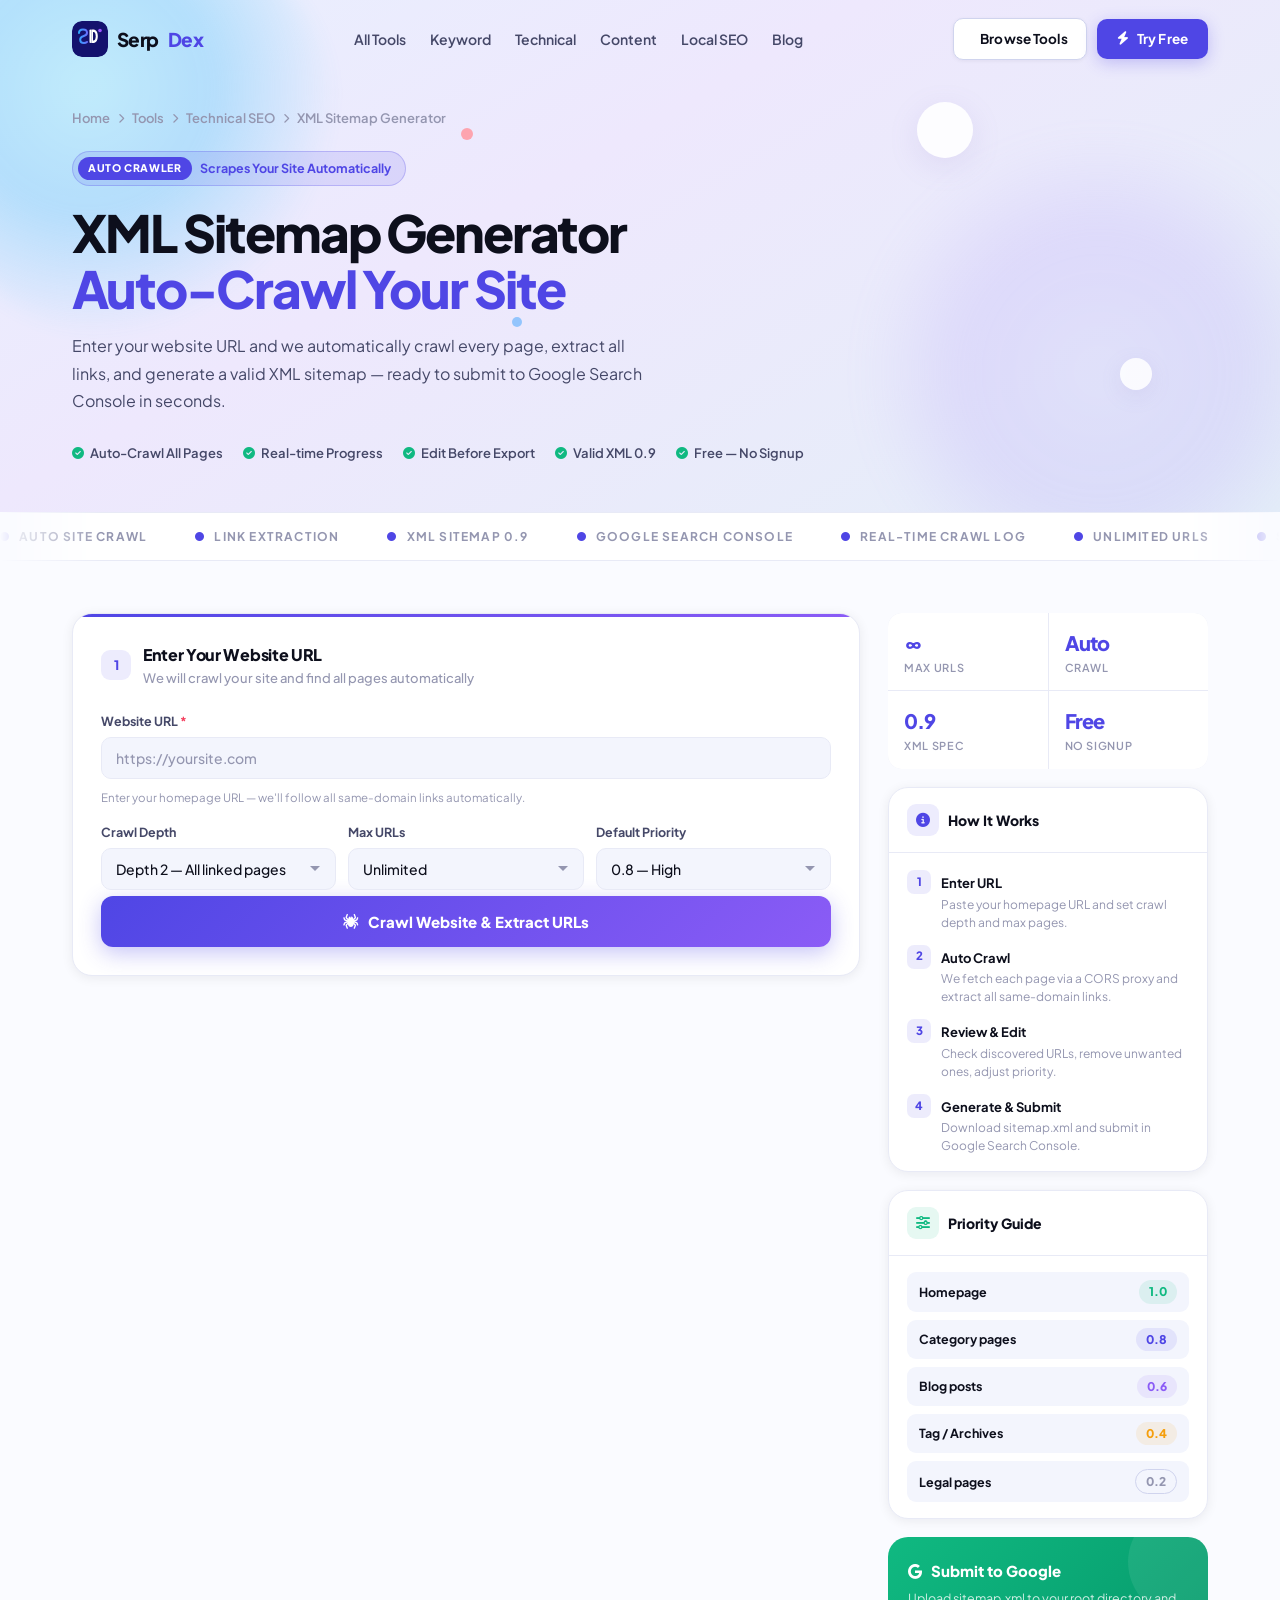
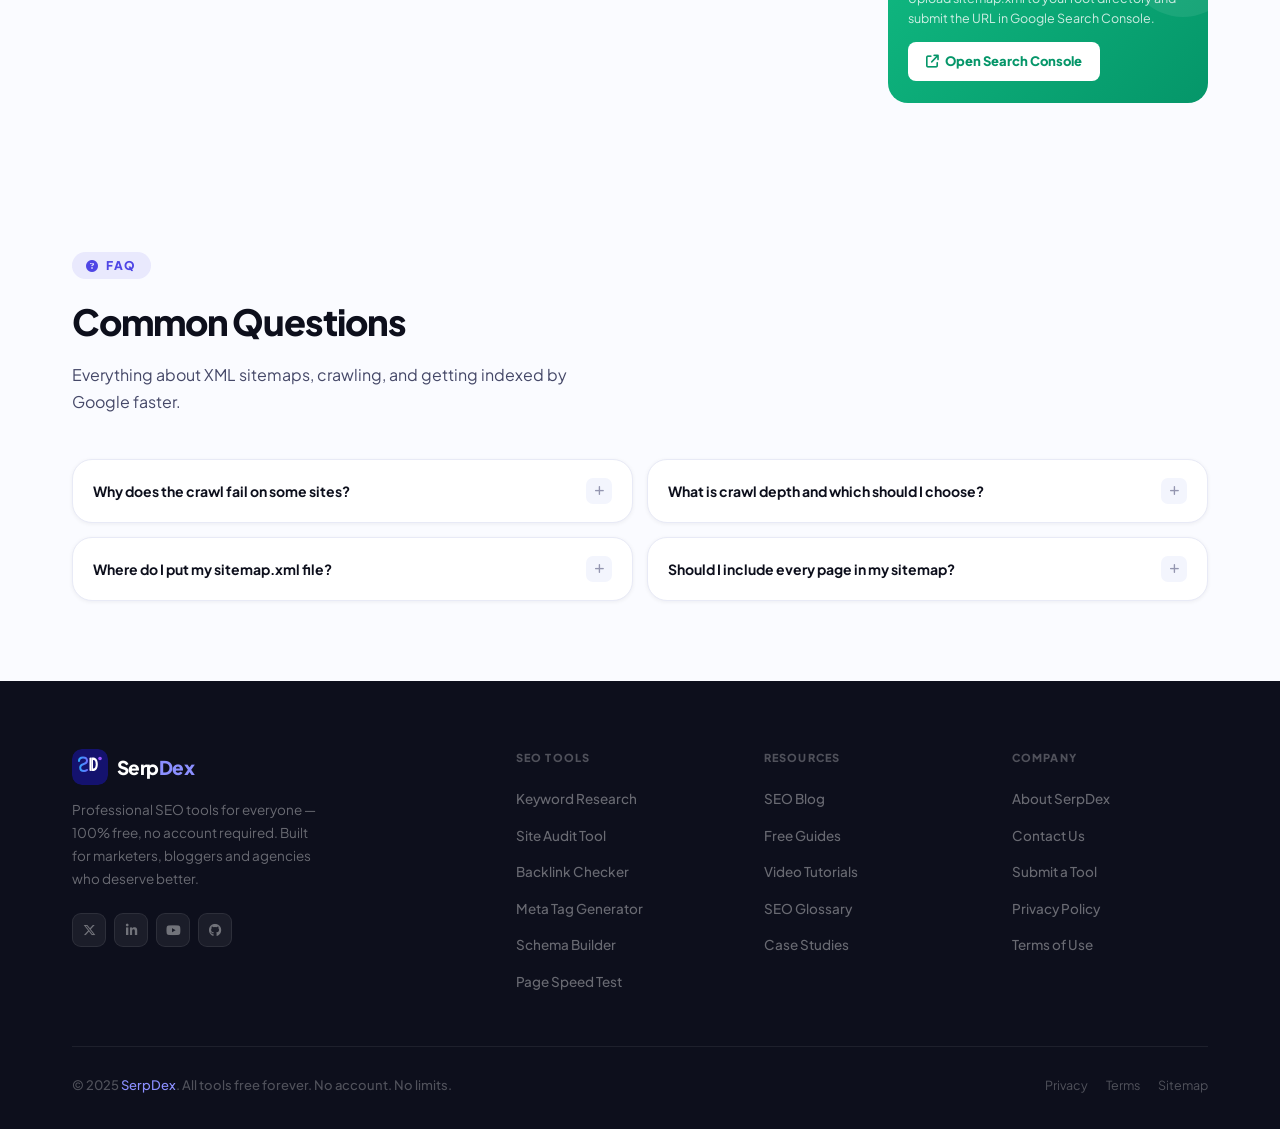
==== commit 2c89161c: "Update sitemap-generator.html" ====
--- a/sitemap-generator.html
+++ b/sitemap-generator.html
@@ -378,13 +378,7 @@
             </div>
           </div>
 
-          <div class="warn-box" style="margin-top:16px;">
-            <i class="fa-brands fa-cloudflare warn-icon" style="color:#F97316;"></i>
-            <div class="warn-text">
-              <strong>Requires Cloudflare Worker setup</strong> — crawling runs server-side via your free Cloudflare Worker. Takes 10 minutes to set up once, then works on every site forever.
-              <br/><a href="crawler-setup-guide.html" target="_blank" style="color:var(--indigo);font-weight:700;display:inline-flex;align-items:center;gap:5px;margin-top:6px;"><i class="fa-solid fa-book-open" style="font-size:11px;"></i> View Setup Guide &rarr;</a>
-            </div>
-          </div>
+          
 
           <button class="btn-crawl" onclick="startCrawl()" id="crawlBtn">
             <i class="fa-solid fa-spider" id="crawlBtnIcon"></i>
@@ -583,7 +577,7 @@
    CRAWLER API — Set your Cloudflare Worker URL here.
    See crawler-setup-guide.html for full setup instructions.
    ══════════════════════════════════════════════════════ */
-const WORKER_URL = 'https://serpdex-crawler.dakshkohli23.workers.dev/';
+const WORKER_URL = 'YOUR_WORKER_URL_HERE/crawl';
 /* Example: 'https://serpdex-crawler.john.workers.dev/crawl' */
 
 /* fetchPage replaced by Worker API */
@@ -668,7 +662,6 @@
       '&depth=' + depth +
       '&max='   + (maxU >= 999999 ? 99999 : maxU);
 
-    addLog('Calling: ' + apiUrl, 'info');
 
     const res = await fetch(apiUrl, { signal: AbortSignal.timeout(60000) });
     if (!res.ok) throw new Error('Worker returned HTTP ' + res.status);
@@ -677,11 +670,24 @@
     if (!data.ok) throw new Error(data.error || 'Worker returned error');
 
     const urls = data.urls || [];
-    addLog('Worker crawled ' + data.crawled + ' pages, skipped ' + data.skipped, 'ok');
+    addLog('Crawled ' + data.crawled + ' pages successfully.', 'ok');
+    if (data.skipped > 0) {
+      addLog(data.skipped + ' page(s) skipped:', 'skip');
+      if (data.skippedUrls && Array.isArray(data.skippedUrls)) {
+        data.skippedUrls.forEach(item => {
+          if (typeof item === 'object') {
+            addLog(item.url + ' — ' + item.reason, 'skip');
+          } else {
+            addLog(item, 'skip');
+          }
+        });
+      }
+    }
 
     // Populate table
     urls.forEach((entry, i) => {
-      const pri = i === 0 ? '1.0' : defPri;
+      const isHome = entry.url.replace(/\/$/,'') === startUrl.replace(/\/$/,'');
+      const pri = isHome ? '1.0' : defPri;
       addTableRow(entry.url, 'weekly', pri);
       discoveredUrls.push({ url: entry.url, freq: 'weekly', priority: pri });
     });
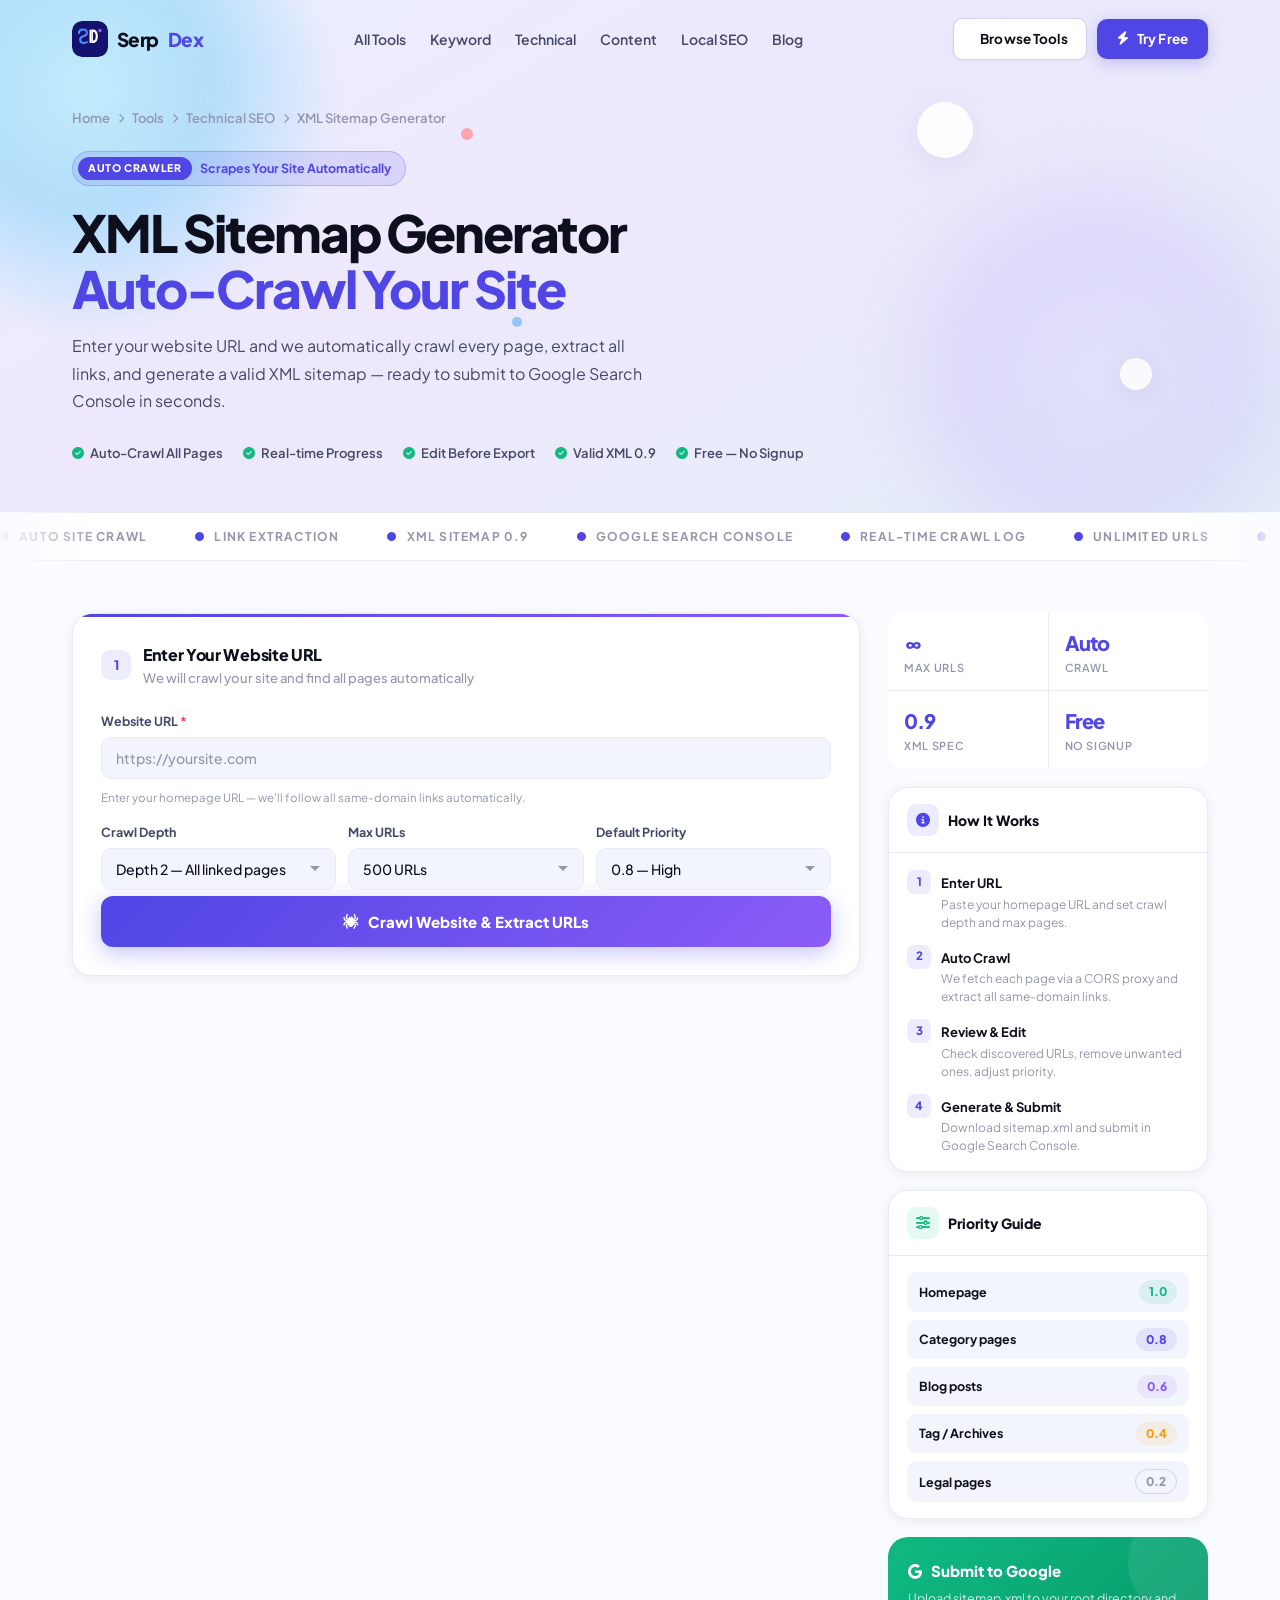
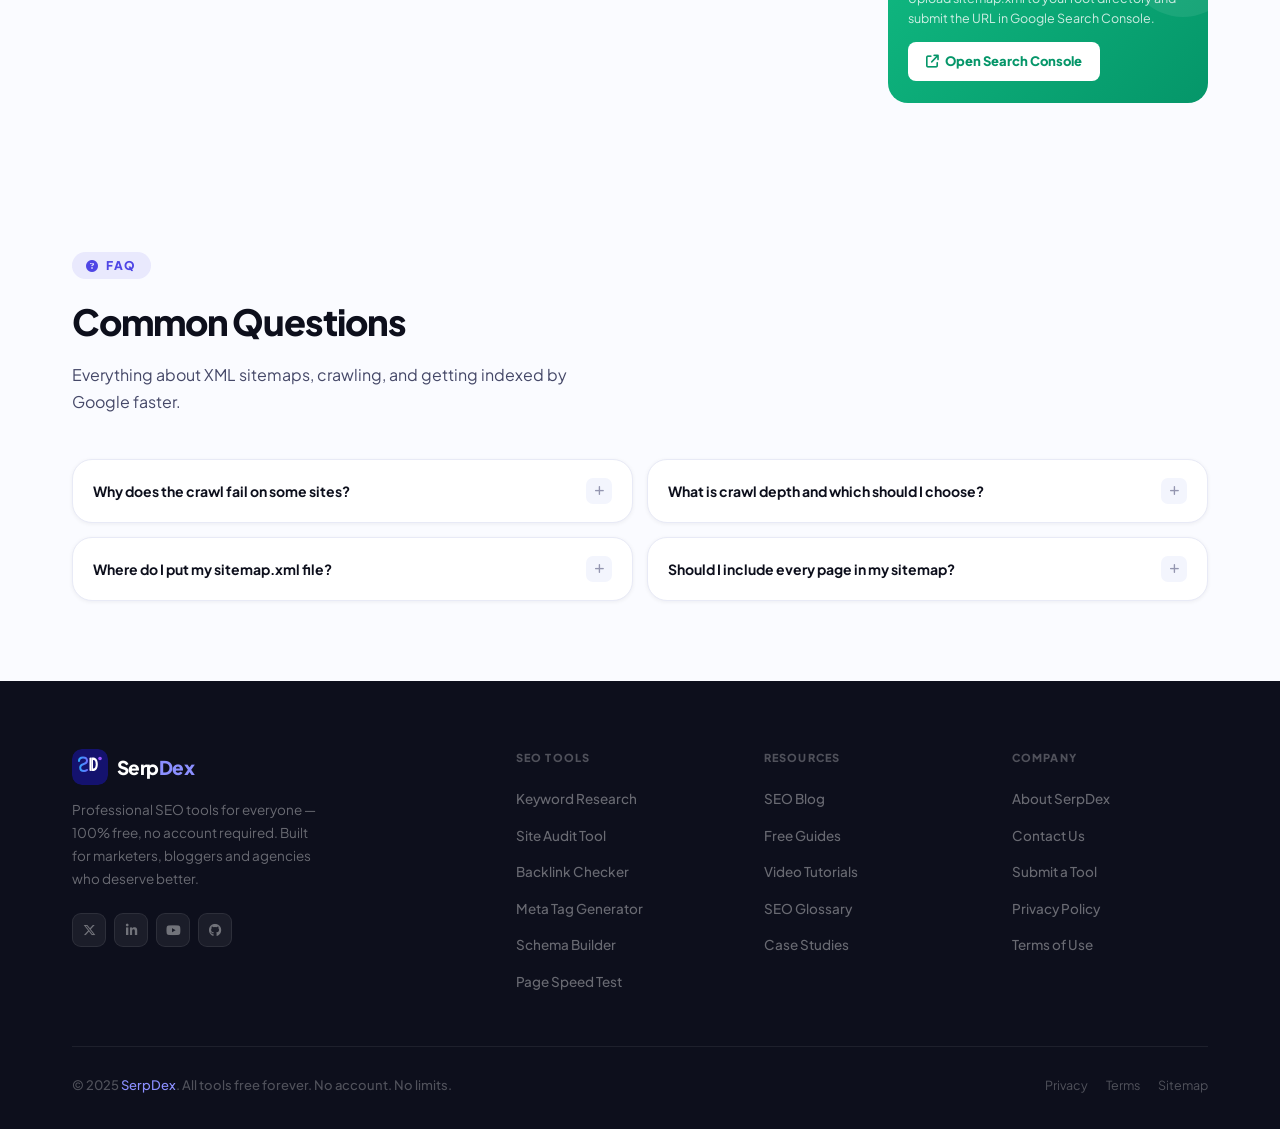
==== commit afb33122: "Update sitemap-generator.html" ====
--- a/sitemap-generator.html
+++ b/sitemap-generator.html
@@ -362,9 +362,9 @@
                 <option value="50">50 URLs</option>
                 <option value="100">100 URLs</option>
                 <option value="200">200 URLs</option>
-                <option value="500">500 URLs</option>
+                <option value="500" selected>500 URLs</option>
                 <option value="2000">2,000 URLs</option>
-                <option value="999999" selected>Unlimited</option>
+                <option value="999999">Unlimited</option>
               </select>
             </div>
             <div class="form-group" style="margin-bottom:0;">
@@ -605,24 +605,20 @@
   document.getElementById('progressBar').style.width = pct + '%';
 }
 
-/* ── Main crawl function — uses Cloudflare Worker API ── */
+/* ── Main crawl function — Phase 1: discover, Phase 2: fetch batches ── */
 async function startCrawl() {
-  const rawUrl  = document.getElementById('siteUrl').value.trim();
+  const rawUrl = document.getElementById('siteUrl').value.trim();
   if (!rawUrl) { showToast('Please enter a website URL first.', true); return; }
 
-  // Check Worker is configured
   if (WORKER_URL === 'YOUR_WORKER_URL_HERE/crawl') {
-    showToast('Worker not configured! See crawler-setup-guide.html', true);
-    addLog('⚠ Worker URL not set. Open crawler-setup-guide.html to set up your Cloudflare Worker.', 'err');
-    document.getElementById('progressPanel').classList.add('show');
+    showToast('Set your WORKER_URL first!', true);
     document.getElementById('manualCard').style.display = 'block';
     return;
   }
 
   let startUrl;
-  try {
-    startUrl = new URL(rawUrl.startsWith('http') ? rawUrl : 'https://' + rawUrl).href;
-  } catch(e) { showToast('Invalid URL. Include https://', true); return; }
+  try { startUrl = new URL(rawUrl.startsWith('http') ? rawUrl : 'https://' + rawUrl).href; }
+  catch(e) { showToast('Invalid URL. Include https://', true); return; }
 
   const depth  = parseInt(document.getElementById('crawlDepth').value);
   const maxU   = parseInt(document.getElementById('maxUrls').value);
@@ -635,92 +631,138 @@
   document.getElementById('progressLog').innerHTML   = '';
   document.getElementById('progressPanel').classList.add('show');
   document.getElementById('resultsCard').classList.remove('show');
-  document.getElementById('genRow').style.display   = 'none';
+  document.getElementById('genRow').style.display    = 'none';
   document.getElementById('outputCard').classList.remove('show');
   document.getElementById('manualCard').style.display = 'none';
 
-  const btn  = document.getElementById('crawlBtn');
-  const ico  = document.getElementById('crawlBtnIcon');
-  const sp   = document.getElementById('crawlSpinner');
-  const lbl  = document.getElementById('crawlBtnLabel');
-  btn.disabled = true;
-  ico.style.display = 'none';
-  sp.style.display  = 'inline-block';
-  lbl.textContent   = 'Crawling…';
-  document.getElementById('progressStatus').textContent = 'Crawling';
-  document.getElementById('progressStatus').className  = 'progress-status ps-crawling';
-
-  addLog('Sending crawl request to Worker API…', 'info');
-  addLog('Target: ' + startUrl, 'info');
-  addLog('Depth: ' + depth + '  Max URLs: ' + (maxU >= 999999 ? 'Unlimited' : maxU), 'info');
-  updateStats(0, 0, 0, 0, 100);
+  const btn = document.getElementById('crawlBtn');
+  const ico = document.getElementById('crawlBtnIcon');
+  const sp  = document.getElementById('crawlSpinner');
+  const lbl = document.getElementById('crawlBtnLabel');
+  btn.disabled = true; ico.style.display = 'none';
+  sp.style.display = 'inline-block'; lbl.textContent = 'Discovering URLs…';
+
+  setStatus('Crawling', 'ps-crawling');
+  addLog('Phase 1 — Discovering all URLs on ' + startUrl, 'info');
 
   try {
-    // Call Cloudflare Worker
-    const apiUrl = WORKER_URL +
-      '?url='   + encodeURIComponent(startUrl) +
-      '&depth=' + depth +
-      '&max='   + (maxU >= 999999 ? 99999 : maxU);
-
-
-    const res = await fetch(apiUrl, { signal: AbortSignal.timeout(60000) });
-    if (!res.ok) throw new Error('Worker returned HTTP ' + res.status);
-
-    const data = await res.json();
-    if (!data.ok) throw new Error(data.error || 'Worker returned error');
-
-    const urls = data.urls || [];
-    addLog('Crawled ' + data.crawled + ' pages successfully.', 'ok');
-    if (data.skipped > 0) {
-      addLog(data.skipped + ' page(s) skipped:', 'skip');
-      if (data.skippedUrls && Array.isArray(data.skippedUrls)) {
-        data.skippedUrls.forEach(item => {
-          if (typeof item === 'object') {
-            addLog(item.url + ' — ' + item.reason, 'skip');
-          } else {
-            addLog(item, 'skip');
-          }
+    // ── PHASE 1: DISCOVER all URLs ──────────────────────────────────────
+    const discoverUrl = WORKER_URL.replace('/crawl', '') +
+      '/crawl?mode=discover' +
+      '&url='   + encodeURIComponent(startUrl) +
+      '&depth=' + depth;
+
+    const discRes  = await fetch(discoverUrl, { signal: AbortSignal.timeout(30000) });
+    if (!discRes.ok) throw new Error('Discovery failed: HTTP ' + discRes.status);
+    const discData = await discRes.json();
+    if (!discData.ok) throw new Error(discData.error || 'Discovery error');
+
+    let allUrls = discData.urls || [];
+    if (maxU < 999999) allUrls = allUrls.slice(0, maxU);
+
+    addLog('Discovered ' + allUrls.length + ' URLs in ' + (discData.elapsed || '?'), 'ok');
+    updateStats(0, 0, 0, allUrls.length, allUrls.length);
+
+    if (allUrls.length === 0) {
+      setStatus('No URLs', 'ps-error');
+      addLog('No URLs found. Try Manual Mode.', 'err');
+      document.getElementById('manualCard').style.display = 'block';
+      showToast('No URLs found — use Manual Mode.', true);
+      return finishCrawl(btn, ico, sp, lbl);
+    }
+
+    // ── PHASE 2: FETCH each URL in batches of 20 ────────────────────────
+    lbl.textContent = 'Fetching pages…';
+    addLog('Phase 2 — Verifying ' + allUrls.length + ' URLs in batches of 20…', 'info');
+
+    const BATCH   = 20;
+    const results = [];
+    const skipped = [];
+    let   done    = 0;
+
+    for (let i = 0; i < allUrls.length; i += BATCH) {
+      const batch    = allUrls.slice(i, i + BATCH);
+      const fetchUrl = WORKER_URL.replace('/crawl', '') + '/crawl?mode=fetch';
+
+      try {
+        const bRes = await fetch(fetchUrl, {
+          method:  'POST',
+          headers: { 'Content-Type': 'application/json' },
+          body:    JSON.stringify({ urls: batch }),
+          signal:  AbortSignal.timeout(25000),
         });
+
+        if (!bRes.ok) throw new Error('Batch HTTP ' + bRes.status);
+        const bData = await bRes.json();
+
+        // Add confirmed pages to table
+        (bData.results || []).forEach((entry, idx) => {
+          const isHome = entry.url.replace(/\/$/, '') === startUrl.replace(/\/$/, '');
+          const pri    = isHome ? '1.0' : defPri;
+          addTableRow(entry.url, 'weekly', pri);
+          discoveredUrls.push({ url: entry.url, freq: 'weekly', priority: pri });
+          results.push(entry);
+        });
+
+        // Log skipped with reasons
+        (bData.skipped || []).forEach(s => {
+          skipped.push(s);
+          addLog((s.url || s) + ' — ' + (s.reason || 'skipped'), 'skip');
+        });
+
+        done += batch.length;
+        updateStats(results.length, results.length, skipped.length, allUrls.length - done, allUrls.length);
+        addLog('Batch ' + Math.ceil((i+BATCH)/BATCH) + '/' + Math.ceil(allUrls.length/BATCH) +
+               ' — ' + (bData.results||[]).length + ' pages confirmed, ' +
+               (bData.skipped||[]).length + ' skipped (' + (bData.elapsed||'?') + ')', 'ok');
+
+      } catch(bErr) {
+        addLog('Batch error: ' + bErr.message + ' — retrying URLs individually', 'err');
+        // On batch failure, add the URLs anyway so user doesn't lose them
+        batch.forEach(url => {
+          const isHome = url.replace(/\/$/, '') === startUrl.replace(/\/$/, '');
+          addTableRow(url, 'weekly', isHome ? '1.0' : defPri);
+          discoveredUrls.push({ url, freq: 'weekly', priority: isHome ? '1.0' : defPri });
+        });
+        done += batch.length;
+        updateStats(discoveredUrls.length, discoveredUrls.length, skipped.length, allUrls.length - done, allUrls.length);
       }
     }
 
-    // Populate table
-    urls.forEach((entry, i) => {
-      const isHome = entry.url.replace(/\/$/,'') === startUrl.replace(/\/$/,'');
-      const pri = isHome ? '1.0' : defPri;
-      addTableRow(entry.url, 'weekly', pri);
-      discoveredUrls.push({ url: entry.url, freq: 'weekly', priority: pri });
-    });
-
-    updateStats(data.crawled, urls.length, data.skipped, 0, 100);
+    // ── DONE ────────────────────────────────────────────────────────────
     document.getElementById('progressBar').style.width = '100%';
-
-    if (urls.length === 0) {
-      document.getElementById('progressStatus').textContent = 'No URLs';
-      document.getElementById('progressStatus').className   = 'progress-status ps-error';
-      addLog('No URLs found. The site may block crawlers — try Manual Mode.', 'err');
+    setStatus('Done ✓', 'ps-done');
+    addLog('Complete! ' + discoveredUrls.length + ' pages in sitemap, ' + skipped.length + ' skipped.', 'ok');
+
+    if (discoveredUrls.length > 0) {
+      document.getElementById('resultsCard').classList.add('show');
+      document.getElementById('resultsBadge').textContent = discoveredUrls.length + ' URLs';
+      document.getElementById('genRow').style.display = 'flex';
+      showToast('Found ' + discoveredUrls.length + ' URLs!');
+    } else {
+      setStatus('No pages', 'ps-error');
       document.getElementById('manualCard').style.display = 'block';
-      showToast('No URLs found — use Manual Mode.', true);
-    } else {
-      document.getElementById('progressStatus').textContent = 'Done ✓';
-      document.getElementById('progressStatus').className   = 'progress-status ps-done';
-      addLog('Complete! ' + urls.length + ' URLs ready.', 'ok');
-      document.getElementById('resultsCard').classList.add('show');
-      document.getElementById('resultsBadge').textContent = urls.length + ' URLs';
-      document.getElementById('genRow').style.display = 'flex';
-      showToast('Found ' + urls.length + ' URLs!');
+      showToast('No pages confirmed — use Manual Mode.', true);
     }
 
   } catch(err) {
     console.error('Crawl error:', err);
-    document.getElementById('progressStatus').textContent = 'Error';
-    document.getElementById('progressStatus').className   = 'progress-status ps-error';
-    addLog('Error: ' + (err.message || 'Unknown error'), 'err');
-    addLog('Make sure your Cloudflare Worker is deployed and the URL is correct.', 'err');
+    setStatus('Error', 'ps-error');
+    addLog('Error: ' + (err.message || 'Unknown'), 'err');
     document.getElementById('manualCard').style.display = 'block';
-    showToast('Crawl failed — check Worker setup.', true);
+    showToast('Crawl failed — check Worker URL.', true);
   }
 
+  finishCrawl(btn, ico, sp, lbl);
+}
+
+function setStatus(text, cls) {
+  const el = document.getElementById('progressStatus');
+  el.textContent = text;
+  el.className   = 'progress-status ' + cls;
+}
+
+function finishCrawl(btn, ico, sp, lbl) {
   crawling = false;
   btn.disabled = false;
   ico.style.display = '';
